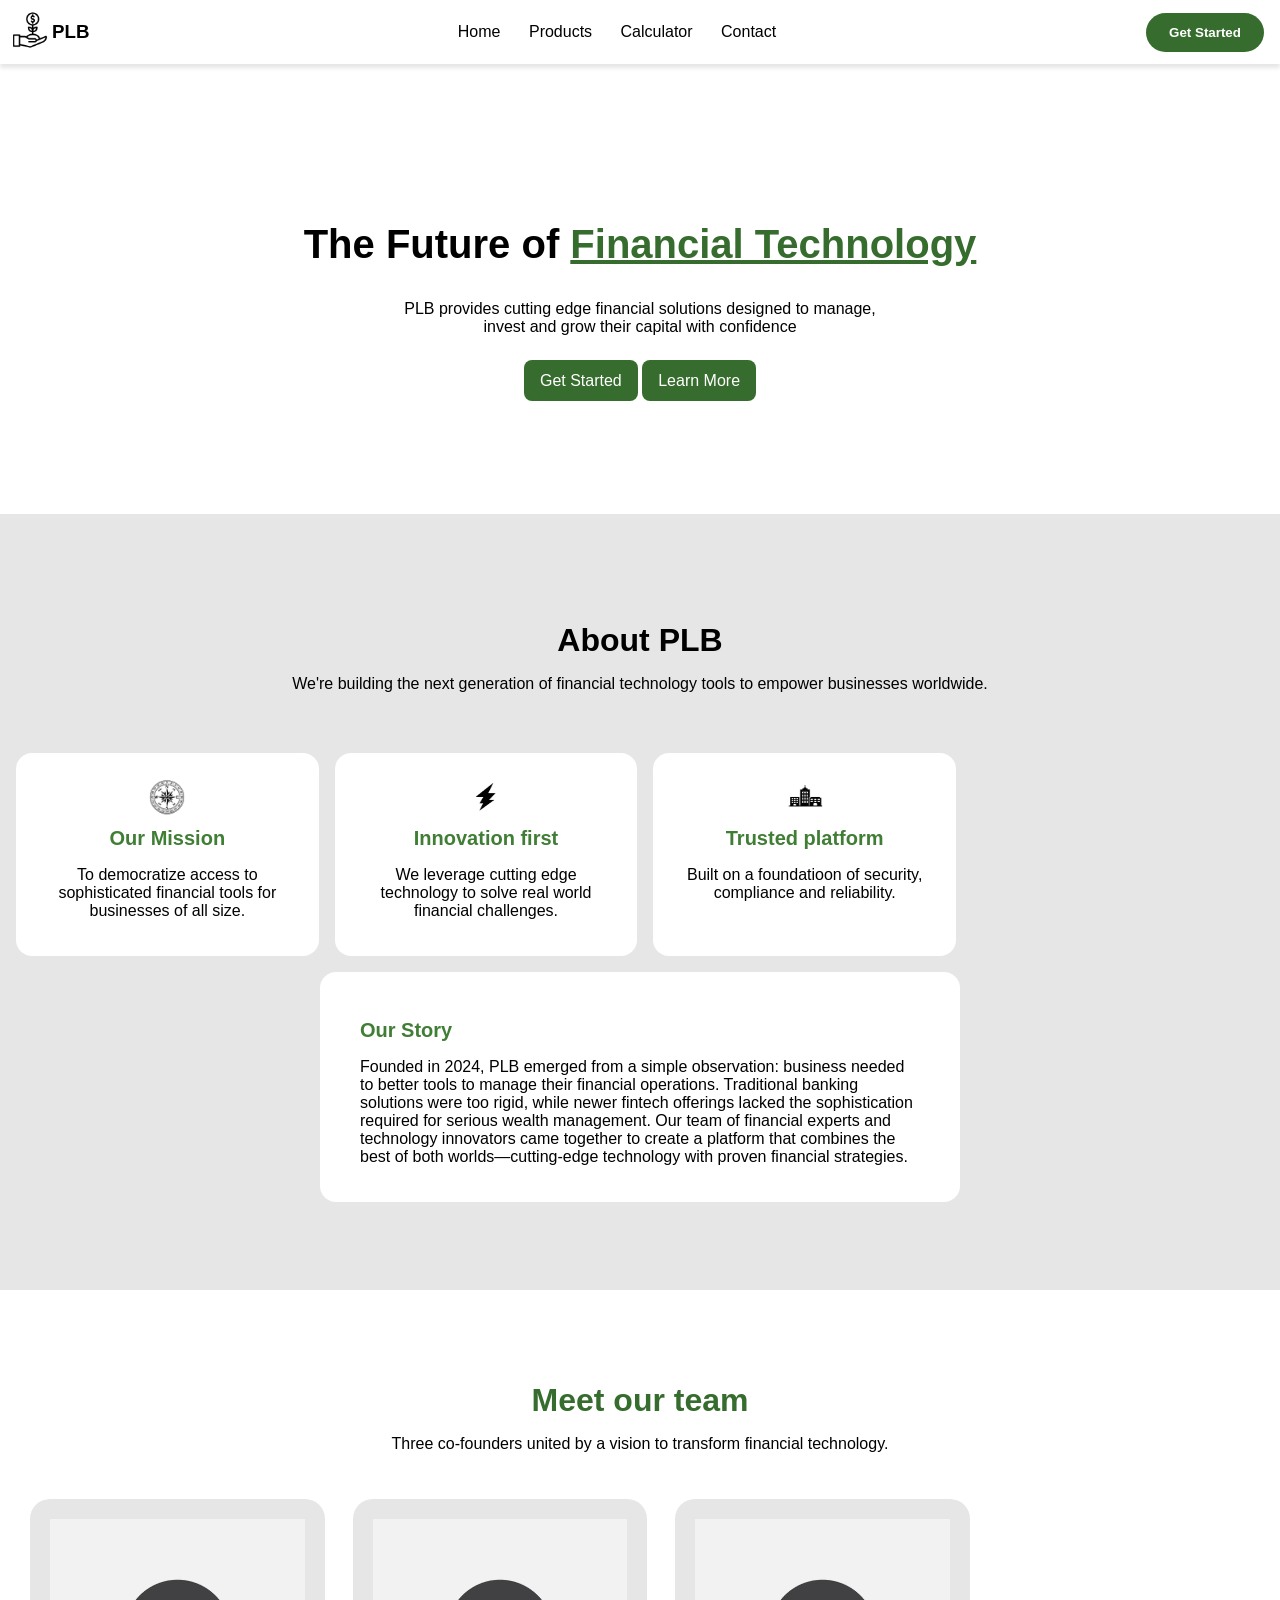
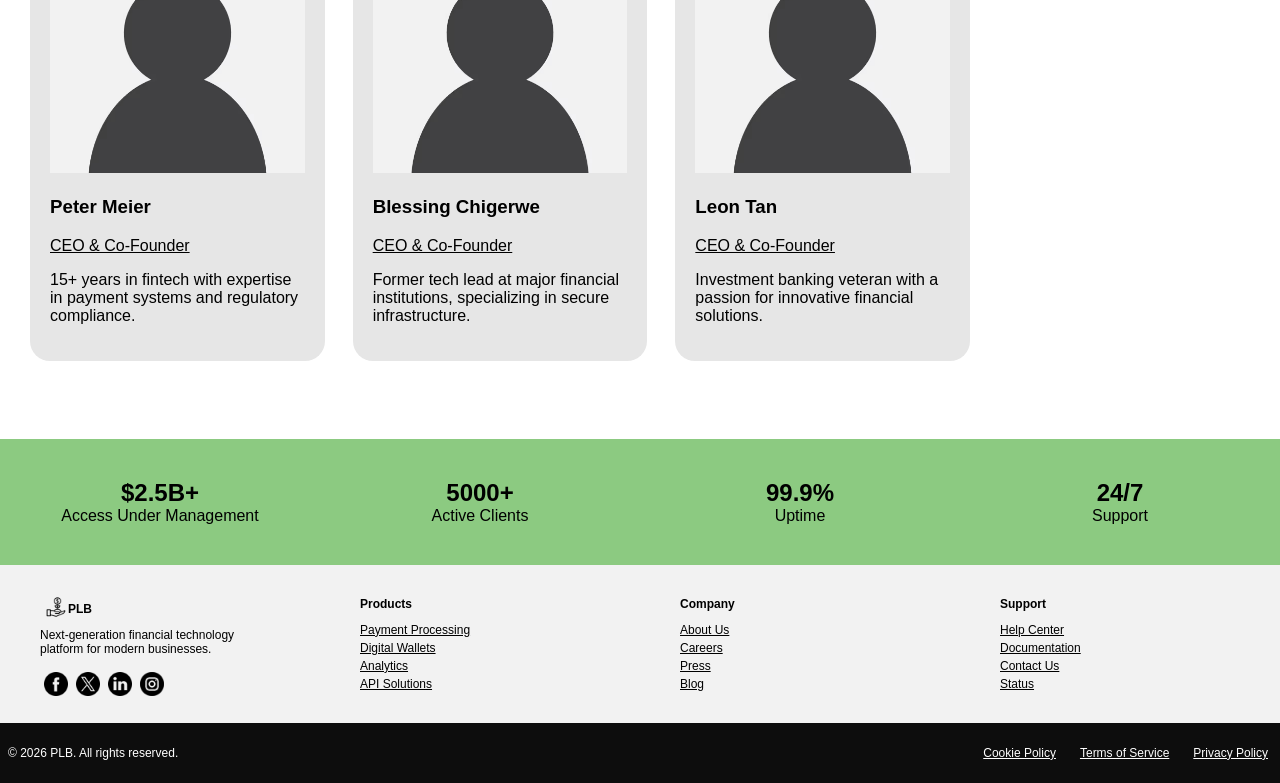
==== index.html @ 93aa2c60 "v2.0.0 - MVP complete - Polished home and product pages." ====
<!DOCTYPE html>
<html>
    <head>
        <meta charset="UTF-8">
        <meta name="viewport" content="width=device-width, initial-scale=1.0">
        <title>PLB</title>
        <link rel="icon" type="image/x-icon" href="assets/growth.png">
        <link rel="stylesheet" href="css/main.css">
        <link rel="stylesheet" href="css/index.css"> 
        <script src="js/main.js"></script>
    </head>
    
    <body>
        <nav>
            <a id="growth" href="index.html">
                <img src="/assets/growth.png" alt="PLB Logo">
            </a>
            <h3>PLB</h3>
            
            <div id="menu-links">
                <a href="index.html">Home</a>
                <a href="products.html">Products</a>
                <a href="calculator.html">Calculator</a>
                <a href="contact.html">Contact</a>
            </div>
            
            <button type="button" onclick="">Get Started</button>

            <div id="menu-icon" onclick="menuFunction(this)">
                <div id="bar1"></div>
                <div id="bar2"></div>
                <div id="bar3"></div>
            </div>
        </nav>

        <section id="intro">
            <div>
                <h1>The Future of <span id="FT-text">Financial Technology</span></h1>
                <p>PLB provides cutting edge financial solutions designed to manage, <br>
                invest and grow their capital with confidence</p>
                
                <a href="">Get Started</a>
                <a href="">Learn More</a>
            </div>
        </section>

        <section id="about">
            <div id="top">
                <h2>About PLB</h2>
                <p>We're building the next generation of financial technology tools to empower businesses worldwide.</p>
            </div>
                    
            <div id="values-container">
                <div class="boxes">
                    <img src="/assets/IndexAssets/Black and white comp.png" alt="target">
                    <h4>Our Mission</h4>
                    <p> 
                        To democratize access to 
                        sophisticated financial tools 
                        for businesses of all size.
                    </p>
                </div>
                
                <div class="boxes">
                    <img src="/assets/IndexAssets/Lightning symbol.png" alt="lightning">
                    <h4> Innovation first</h4>
                    <p>
                        We leverage cutting edge technology to 
                        solve real world financial challenges.
                    </p>
                </div>

                <div class="boxes">
                    <img src="/assets/IndexAssets/Building icon.png" alt="building">
                    <h4>Trusted platform</h4>
                    <p>
                        Built on a foundatioon of security,
                        compliance and reliability.
                    </p>
                </div>
            </div>
        
            <div id="story-container">
                <h4>Our Story</h4>
                <p>Founded in 2024, PLB emerged from a simple observation:
                business needed to better tools to manage their financial operations.
                Traditional banking solutions were too rigid, while newer fintech offerings 
                lacked the sophistication required for serious wealth management.
                Our team of financial experts and technology innovators came together to 
                create a platform that combines the best of both worlds—cutting-edge 
                technology with proven financial strategies.</p>
            </div>
        </section>



        <section id="meet-container">
            <div id="meet-intro">
                <h2>Meet our team</h2>
                <p>Three co-founders united by a vision to transform financial technology.</p>
            </div>
            <div id="owners-container">
                <div>
                    <img src="/assets/IndexAssets/Owners.avif" alt="Peter">
                    <h3>Peter Meier</h3>
                    <p><u>CEO & Co-Founder</u></p>
                    <p> 15+ years in fintech with expertise in payment systems and regulatory compliance.</p>
                </div>
                
                <div>    
                    <img src="/assets/IndexAssets/Owners.avif" alt="Blessing">
                    <h3>Blessing Chigerwe</h3>
                    <p><u>CEO & Co-Founder</u></p>
                    <p>Former tech lead at major financial institutions, specializing in secure infrastructure.</p>
                </div>

                <div>
                    <img src="/assets/IndexAssets/Owners.avif" alt="Leon">
                    <h3>Leon Tan</h3>
                    <p><u>CEO & Co-Founder</u></p>
                    <p>Investment banking veteran with a passion for innovative financial solutions.</p>
                </div>
            </div>
        </section>

        <div id="stats-container">
            <div>
                <h2>&dollar;2.5B+</h2>
                <p>Access Under Management</p>
            </div>  
            <div>
                <h2>5000+</h2>    
                <p>Active Clients</p>
            </div> 
            <div>
                <h2>99.9&percnt;</h2>
                <p>Uptime</p>
            </div>
            <div>
                <h2>24/7</h2>
                <p>Support</p>
            </div>
        </div>
        


        <footer>
            <div id="upper-footer-container">
                <div class="quadrants">
                    <h4><img src="/assets/growth.png" alt="PLB Logo">PLB</h4>
                    <p>Next-generation financial technology platform for modern businesses.</p>
                    <div id="social-link">
                        <a href=""><img src="/assets/facebook.png" alt="Facebook"></a>
                        <a href=""><img src="/assets/twitter.png" alt="Twitter"></a>
                        <a href=""><img src="/assets/linkedin.png" alt="LinkedIn"></a>
                        <a href=""><img src="/assets/instagram.png" alt="Instagram"></a>
                    </div>
                </div>

                <div class="quadrants">
                    <p><b>Products</b></p>
                    <a href="">Payment Processing</a>
                    <a href="">Digital Wallets</a>
                    <a href="">Analytics</a>
                    <a href="">API Solutions</a>
                </div>

                <div class="quadrants">
                    <p><b>Company</b></p>
                    <a href="">About Us</a>
                    <a href="">Careers</a>
                    <a href="">Press</a>
                    <a href="">Blog</a>
                </div>

                <div class="quadrants">
                    <p><b>Support</b></p>
                    <a href="">Help Center</a>
                    <a href="">Documentation</a>
                    <a href="">Contact Us</a>
                    <a href="">Status</a>
                </div>
            </div>
            <div id="lower-footer-container">
                <p>&#169; 2026 PLB. All rights reserved.</p>
                <div>
                    <a href="">Privacy Policy</a>
                    <a href="">Terms of Service</a>
                    <a href="">Cookie Policy</a>
                </div>
            </div>
        </footer>
    </body>
</html>
---- css/main.css ----
:root {
    --primary0: hsl(111, 41.1%, 20%);
    --primary1: hsl(111, 41.1%, 25%);
    --primary2: hsl(111, 41.1%, 30%);
    --primary3: hsl(111, 41.1%, 35%);
    --primary4: hsl(111, 41.1%, 40%);
    --primary5: hsl(111, 41.1%, 45%);
    --primary6: hsl(111, 41.1%, 50%);
    --primary7: hsl(111, 41.1%, 55%);
    --primary8: hsl(111, 41.1%, 60%);
    --primary9: hsl(111, 41.1%, 65%);
    --primary10: hsl(111, 41.1%, 70%);
    --primary11: hsl(111, 41.1%, 75%);
    --primary12: hsl(111, 41.1%, 80%);

    --white0: hsl(0, 0%, 100%);
    --white1: hsl(0, 0%, 95%);
    --white2: hsl(0, 0%, 90%);
    --white3: hsl(0, 0%, 85%);
    --white4: hsl(0, 0%, 80%);

    --black0: hsl(0, 0%, 0%);
    --black1: hsl(0, 0%, 5%);
    --black2: hsl(0, 0%, 10%);
    --black3: hsl(0, 0%, 15%);
    --black4: hsl(0, 0%, 20%);
}
html {
    scroll-behavior: smooth;
    font-family: "Montserrat", sans-serif;
}
body {
    background-color: var(--white0);
    width: 100%;
    display: flex;
    flex-direction: column;
    margin: 0;
    align-items: center;
}

/* ===== NAV SECTION ===== */
nav {
    background-color: var(--white0);
    width: 100%;
    height: 64px;
    display: grid;
    grid-template-columns: 52px 52px auto 150px;
    align-items: center;
    position: sticky;
    top: 0;
    z-index: 999; /* To ensure it stay above everything */
    box-shadow: 0 4px 4px hsla(0, 0%, 0%, 0.1);
}
nav #growth {
    margin-left: 8px;
    transition: transform 0.3s ease;
}
nav #growth:hover {
    transform: scale(1.1);
}
nav #growth img {
    width: 44px;
}
nav #menu-links {
    margin: auto;
}
nav #menu-links a {
    padding: 8px;
    margin: 0 4px;
    text-decoration: none;
    color: black;
    border-radius: 8px;
}
nav #menu-links a:hover {
    background-color: var(--primary2);
    color: white;
}
nav button {
    background-color: var(--primary2);
    color: var(--white0);
    padding: 12px 16px;
    margin: 0 16px;
    font-weight: bold;
    border-radius: 24px;
    border: 0;
}
nav button:hover {
    background-color: var(--primary0);
    color: white;
} 
nav #menu-icon {
    display: none; 
    margin: 0 16px;
} 
nav #menu-icon div {
    background-color: black;
    width: 24px;
    height: 2px;
    margin: 4px 0;
    transition: all 0.4s ease;
}
nav #menu-icon.change #bar1 { 
    transform: translate(0, 6px) rotate(-45deg); 
}
nav #menu-icon.change #bar2 { 
    opacity: 0; 
}
nav #menu-icon.change #bar3 { 
    transform: translate(0, -6px) rotate(45deg); 
}
@media (max-width: 800px) {
    nav {
        grid-template-columns: 52px 52px auto;
    }
    #menu-links {
        display: none;
    }
    nav button {
        display: none;
    }
    nav #menu-icon {
        margin-left: auto;
        display: block;
    }
}

/* ===== FOOTER SECTION ===== */
footer {
    width: 100%;
    background-color: hsl(0, 0%, 90%);
    font-size: 12px;
    z-index: 1;
}
#upper-footer-container {
    background-color: var(--white1);
    width: 100%;
    display: grid;
    grid-template-columns: 1fr 1fr 1fr 1fr;
}
#upper-footer-container .quadrants {
    box-sizing: border-box;
    padding: 20px 40px;
}
#upper-footer-container .quadrants a {
    display: block;
    width: fit-content;
    margin: 4px 0;
    color: black;
}
#upper-footer-container .quadrants a:hover {
    color: var(--primary4);
}
#upper-footer-container .quadrants h4 {
    margin: 4px;
}
#upper-footer-container img[alt="PLB Logo"] {
    width: 24px;
    position: relative;
    top: 6px;
}
#upper-footer-container #social-link {
    width: 100%;
    display: flex;
    flex-direction: row;
}
#upper-footer-container #social-link img {
    width: 24px;
    margin: 0 4px;
}
#lower-footer-container {
    width: 100%;
    height: 60px;
    display: grid;
    grid-template-columns: auto auto ;
    align-items: center;
    background-color: var(--black1);
    color: white;
}
#lower-footer-container p {
    margin-left: 8px;
}
#lower-footer-container a {
    float: right;
    margin: 0 12px;
    color: white;
}
#lower-footer-container a:hover {
    color: var(--primary4);
}
---- css/index.css ----
#intro {                                         /* first class section under the main tag*/
	text-align: center; 
	width: 100%;
	height: 50vh;
	display: grid;
}
#intro > div {
	margin: auto 0;
}
#intro > div h1 {
	font-size: 40px;
}
#intro > div #FT-text {
	color: var(--primary2);
	text-decoration: underline;
}
#intro div > p {
	margin-bottom: 36px;
}
#intro div > a {
	background-color: var(--primary2);
	color: var(--white0);
	text-decoration: none;
	border-radius: 8px;
	padding: 12px 16px;
}
#intro div > a:hover {
	background-color: var(--primary0);
}


#about {
	background-color: var(--white2);
	width: 100%;
	box-sizing: border-box;
	padding: 48px 16px;
}
#about #top {
	text-align: center;
	width: 100%;
	padding: 60px 80px;
	box-sizing: border-box;
}
#about #top h2 {
	margin:0;
	font-size: 32px;
}
#about #top p {
	margin-bottom: 0;
}
#about #values-container {
	width: min(100%, 940px);
	display: grid;
	grid-template-columns: 1fr 1fr 1fr;
	gap: 16px;
	justify-self: center;
}
#about #values-container .boxes {
	background-color: var(--white0);
	width: 100%;
	border-radius: 16px;
	padding: 20px;
	text-align: center;
	box-sizing: border-box;
}
#about #values-container .boxes img {
	width: 50px;
	height: 50px;
}
#about #values-container .boxes h4 {
	margin: 0;
	color: var(--primary3);
	font-size: 20px;
}
#about #story-container {
	border-radius: 16px;
	background-color: var(--white0);
	padding: 20px 40px;
	width: min(100%, 640px);
	margin: 16px auto 40px auto;
	box-sizing: border-box;
}
#about #story-container h4 {
	margin-bottom: 0;
	color: var(--primary3);
	font-size: 20px;
}


#meet-container {
	background-color: var(--white0);
	width: 100%;
	justify-items: center;
	padding: 48px 0;
}
#meet-intro {
	text-align: center;
	margin-top: 44px;
}
#meet-intro h2 {
	font-size: 32px;
	margin-bottom: 0;
	color: var(--primary2)
}

#owners-container {
	width: min(100%, 1000px);
	display: grid;
	grid-template-columns: 1fr 1fr 1fr;
	gap: 28px;
	padding: 30px;
	box-sizing: border-box;
}
#owners-container div {
	border-radius: 20px;
	background-color: var(--white2);
	box-sizing: border-box;
	overflow: hidden;
	padding: 20px;
}
#owners-container div img {
	width: 100%;
}
#stats-container {
	background-color: var(--primary9);
	width: 100%;
	padding: 40px 0;
	box-sizing: border-box;
	display: grid;
	grid-template-columns: 1fr 1fr 1fr 1fr;
	justify-items: center;
	align-items: center;
	text-align: center;
}
#stats-container div h2,
#stats-container div p {
	margin: 0;
}
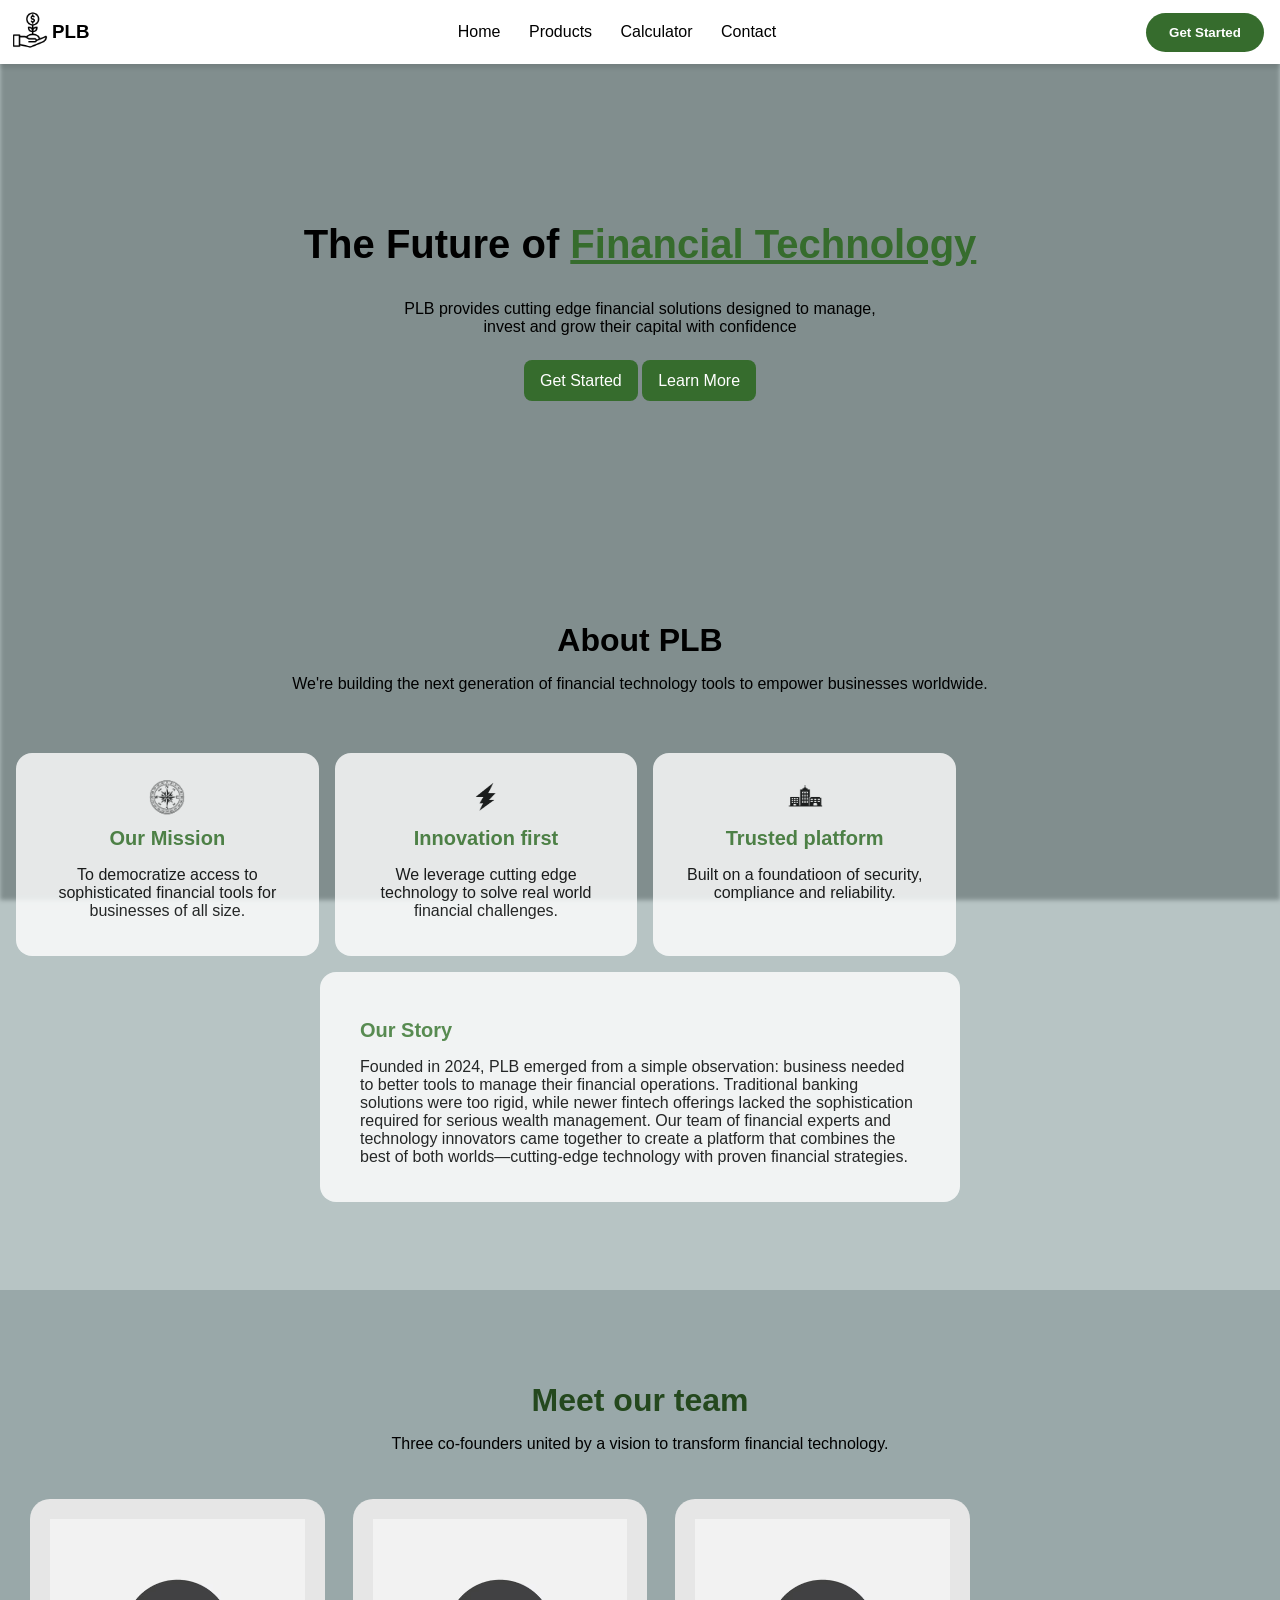
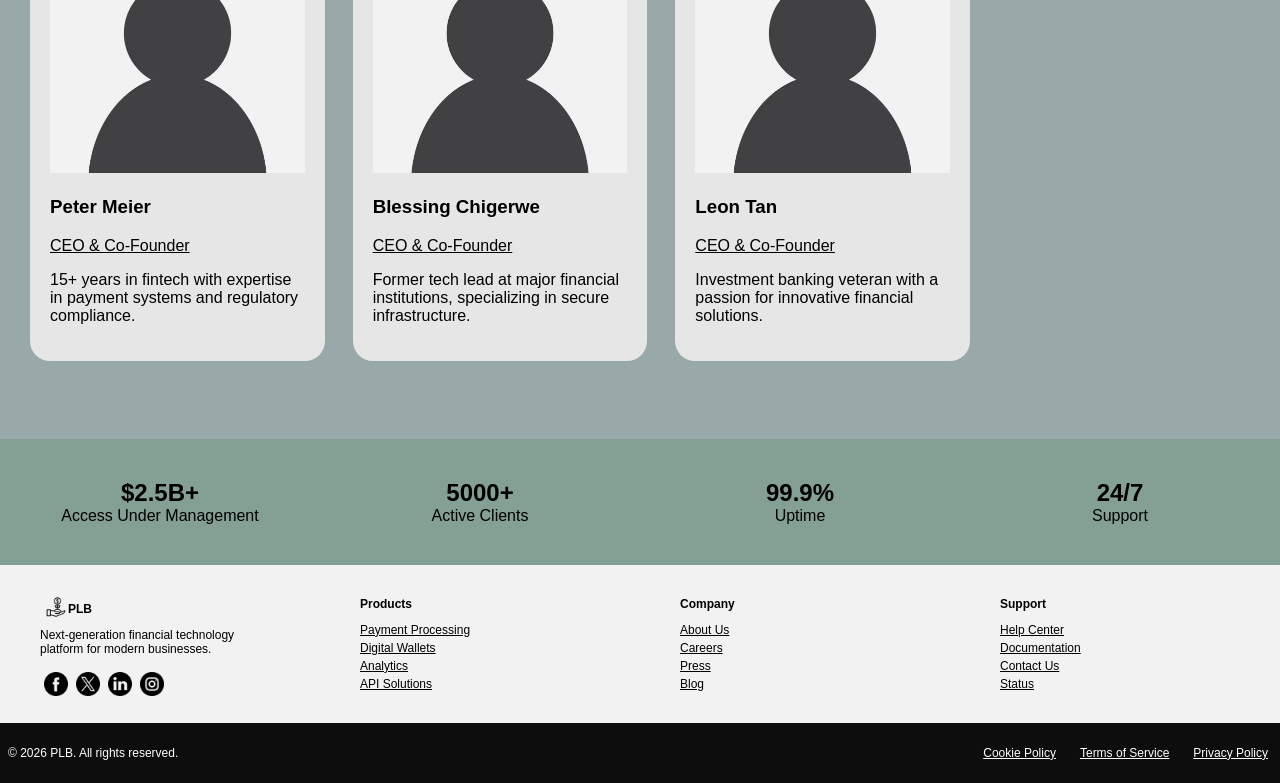
==== commit bed4f5ad: "v2.1.1" ====
--- a/index.html
+++ b/index.html
@@ -11,9 +11,13 @@
     </head>
     
     <body>
+        
+        <video autoplay loop muted id="myVideo">
+            <source src = "/assets/IndexAssets/22619-328940133.mp4" type="video/mp4">
+        </video>
         <nav>
             <a id="growth" href="index.html">
-                <img src="/assets/growth.png" alt="PLB Logo">
+                <img src="assets/growth.png" alt="PLB Logo">
             </a>
             <h3>PLB</h3>
             
@@ -32,7 +36,7 @@
                 <div id="bar3"></div>
             </div>
         </nav>
-
+       
         <section id="intro">
             <div>
                 <h1>The Future of <span id="FT-text">Financial Technology</span></h1>
@@ -52,7 +56,7 @@
                     
             <div id="values-container">
                 <div class="boxes">
-                    <img src="/assets/IndexAssets/Black and white comp.png" alt="target">
+                   <img src="assets/IndexAssets/Black and white comp.png" alt="target">
                     <h4>Our Mission</h4>
                     <p> 
                         To democratize access to 
@@ -62,7 +66,7 @@
                 </div>
                 
                 <div class="boxes">
-                    <img src="/assets/IndexAssets/Lightning symbol.png" alt="lightning">
+                    </a><img src="assets/IndexAssets/Lightning symbol.png" alt="lightning">
                     <h4> Innovation first</h4>
                     <p>
                         We leverage cutting edge technology to 
@@ -71,7 +75,7 @@
                 </div>
 
                 <div class="boxes">
-                    <img src="/assets/IndexAssets/Building icon.png" alt="building">
+                   </a><img src="assets/IndexAssets/Building icon.png" alt="building">
                     <h4>Trusted platform</h4>
                     <p>
                         Built on a foundatioon of security,
@@ -95,28 +99,50 @@
 
 
         <section id="meet-container">
+            
             <div id="meet-intro">
                 <h2>Meet our team</h2>
                 <p>Three co-founders united by a vision to transform financial technology.</p>
             </div>
             <div id="owners-container">
-                <div>
-                    <img src="/assets/IndexAssets/Owners.avif" alt="Peter">
-                    <h3>Peter Meier</h3>
+                <div id="peet">
+                    <img src="assets/IndexAssets/Owners.avif" alt="Peter">
+                    
+                    <h3>Peter Meier
+                    <div id="Peter-popup">
+                        <p> this is where i am storing Peters extra information<p>
+                        <a href="">Click here for more information</a>
+
+                    </div>
+                </h3>
                     <p><u>CEO & Co-Founder</u></p>
                     <p> 15+ years in fintech with expertise in payment systems and regulatory compliance.</p>
+                   
                 </div>
                 
-                <div>    
-                    <img src="/assets/IndexAssets/Owners.avif" alt="Blessing">
-                    <h3>Blessing Chigerwe</h3>
+                <div id="Bless">   
+                    <img src="assets/IndexAssets/Owners.avif" alt="Blessing">
+                     
+                    <h3>
+                        <!--Try using the button onclick function-->Blessing Chigerwe
+                    <div id="Blessing-popup">
+                        <p>This is where im storing Blessing floating information</p>
+                        <a href=""> click for more info </a>
+                    </div>
+                    </h3>
                     <p><u>CEO & Co-Founder</u></p>
                     <p>Former tech lead at major financial institutions, specializing in secure infrastructure.</p>
                 </div>
 
-                <div>
-                    <img src="/assets/IndexAssets/Owners.avif" alt="Leon">
-                    <h3>Leon Tan</h3>
+                <div id="Leon">
+                    <img src="assets/IndexAssets/Owners.avif" alt="Leon">
+
+                    <h3>Leon Tan
+                        <div id="Leon-popup">
+                            <p>this is where i store Leon</p>
+                            <a href ="">Click for more info</a>
+                        </div>
+                    </h3>
                     <p><u>CEO & Co-Founder</u></p>
                     <p>Investment banking veteran with a passion for innovative financial solutions.</p>
                 </div>
@@ -142,18 +168,20 @@
             </div>
         </div>
         
+        
+        
 
 
         <footer>
             <div id="upper-footer-container">
                 <div class="quadrants">
-                    <h4><img src="/assets/growth.png" alt="PLB Logo">PLB</h4>
+                    <h4><img src="assets/growth.png" alt="PLB Logo">PLB</h4>
                     <p>Next-generation financial technology platform for modern businesses.</p>
                     <div id="social-link">
-                        <a href=""><img src="/assets/facebook.png" alt="Facebook"></a>
-                        <a href=""><img src="/assets/twitter.png" alt="Twitter"></a>
-                        <a href=""><img src="/assets/linkedin.png" alt="LinkedIn"></a>
-                        <a href=""><img src="/assets/instagram.png" alt="Instagram"></a>
+                        <a href=""><img src="assets/facebook.png" alt="Facebook"></a>
+                        <a href=""><img src="assets/twitter.png" alt="Twitter"></a>
+                        <a href=""><img src="assets/linkedin.png" alt="LinkedIn"></a>
+                        <a href=""><img src="assets/instagram.png" alt="Instagram"></a>
                     </div>
                 </div>
 
@@ -190,5 +218,10 @@
                 </div>
             </div>
         </footer>
+        
+
+     
+         
+      
     </body>
 </html>
--- a/css/index.css
+++ b/css/index.css
@@ -4,6 +4,8 @@
 	width: 100%;
 	height: 50vh;
 	display: grid;
+	background-color: rgba(132, 153, 154, 0.582);
+	
 }
 #intro > div {
 	margin: auto 0;
@@ -20,6 +22,8 @@
 }
 #intro div > a {
 	background-color: var(--primary2);
+	
+	
 	color: var(--white0);
 	text-decoration: none;
 	border-radius: 8px;
@@ -31,7 +35,9 @@
 
 
 #about {
-	background-color: var(--white2);
+	/*background-color: var(--white2);*/
+	/*background-color: rgba(109, 196, 157, 0.582);*/
+	background-color: rgba(132, 153, 154, 0.582);
 	width: 100%;
 	box-sizing: border-box;
 	padding: 48px 16px;
@@ -58,6 +64,7 @@
 }
 #about #values-container .boxes {
 	background-color: var(--white0);
+	opacity: 80%;
 	width: 100%;
 	border-radius: 16px;
 	padding: 20px;
@@ -76,6 +83,7 @@
 #about #story-container {
 	border-radius: 16px;
 	background-color: var(--white0);
+	opacity: 80%;;
 	padding: 20px 40px;
 	width: min(100%, 640px);
 	margin: 16px auto 40px auto;
@@ -89,7 +97,7 @@
 
 
 #meet-container {
-	background-color: var(--white0);
+	background-color: rgba(80, 106, 108, 0.582);
 	width: 100%;
 	justify-items: center;
 	padding: 48px 0;
@@ -101,7 +109,7 @@
 #meet-intro h2 {
 	font-size: 32px;
 	margin-bottom: 0;
-	color: var(--primary2)
+	color: var(--primary0)
 }
 
 #owners-container {
@@ -123,7 +131,8 @@
 	width: 100%;
 }
 #stats-container {
-	background-color: var(--primary9);
+	/*background-color: var(--primary9);*/
+	background-color: rgba(43, 91, 69, 0.582);
 	width: 100%;
 	padding: 40px 0;
 	box-sizing: border-box;
@@ -138,4 +147,64 @@
 	margin: 0;
 }
 
-
+#owners-link-container{
+	display: none;
+}
+video#myVideo{
+	position: fixed;
+	z-index: -1;
+	object-fit: cover; 
+	width: 100%;
+	height: 100%;
+	position: fixed; 
+	background-color: rgba(0,0,0,0.5);
+	filter: blur(2px);
+}
+/*ALL HOVER EFFECTS START BELOW*/
+
+#Peter-popup{
+	display:none;
+	position: absolute;
+	width: 20%; 
+	font-size: 16px
+
+}
+#meet-container #owners-container #peet h3:hover > #Peter-popup {
+	display: block; 
+	background-color: var(--primary3);
+	opacity: 80%;
+	z-index: 1;
+	border-radius: 100px;
+	width: 20%;
+	left: 10px;
+	gap: 0;
+} 
+
+#Blessing-popup{
+	display: none;
+	position: absolute; 
+	width: 20%;
+	font-size:16px;
+}
+
+#meet-container #owners-container #Bless h3:hover > #Blessing-popup {
+	display: block;
+	background-color:blue;
+	opacity: 90%;
+	right: 30%;
+	border-radius: 100px;
+}
+#Leon-popup{
+	display: none;
+	position: absolute;  
+	width: 20%;
+	font: 20px;
+	
+}
+#meet-container #owners-container #Leon h3:hover > #Leon-popup{
+	display: block;
+	background-color:green;
+	right: 20%;
+	border-radius: 100px;
+	z-index: 1;
+}
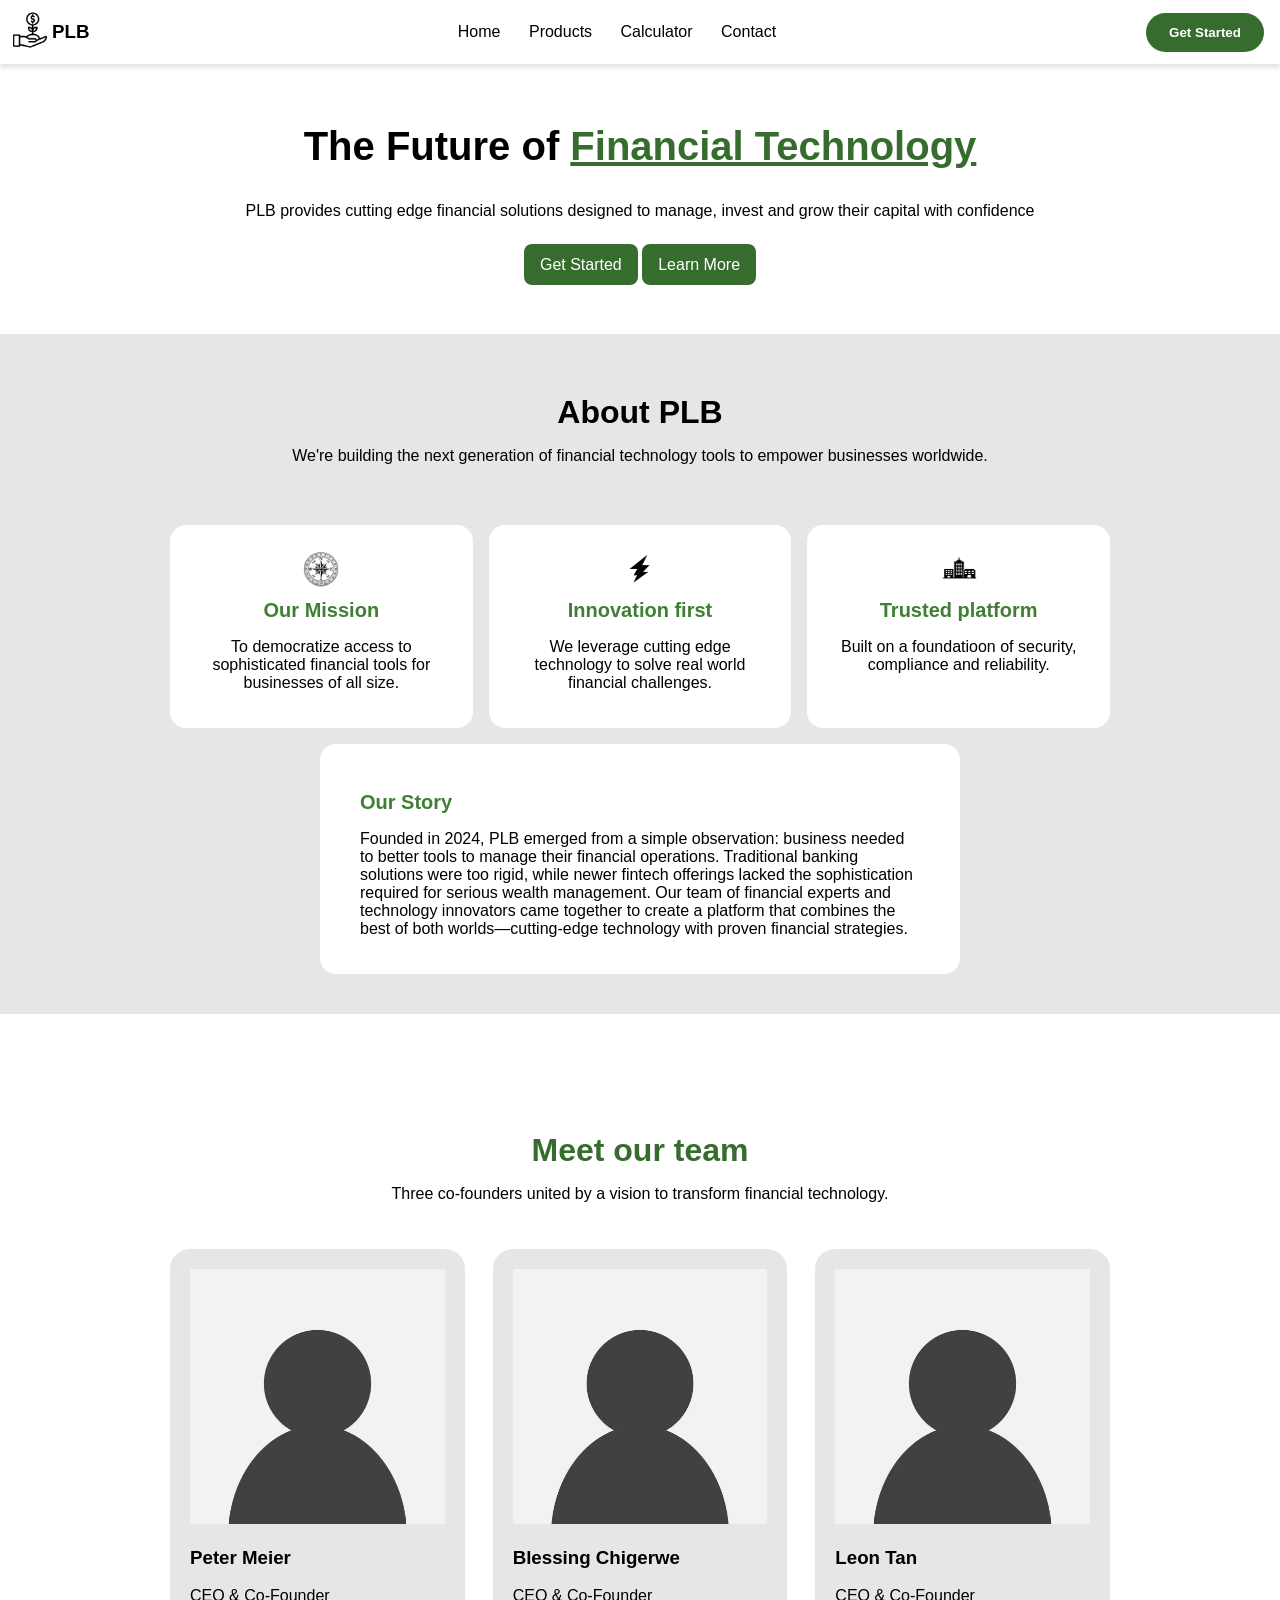
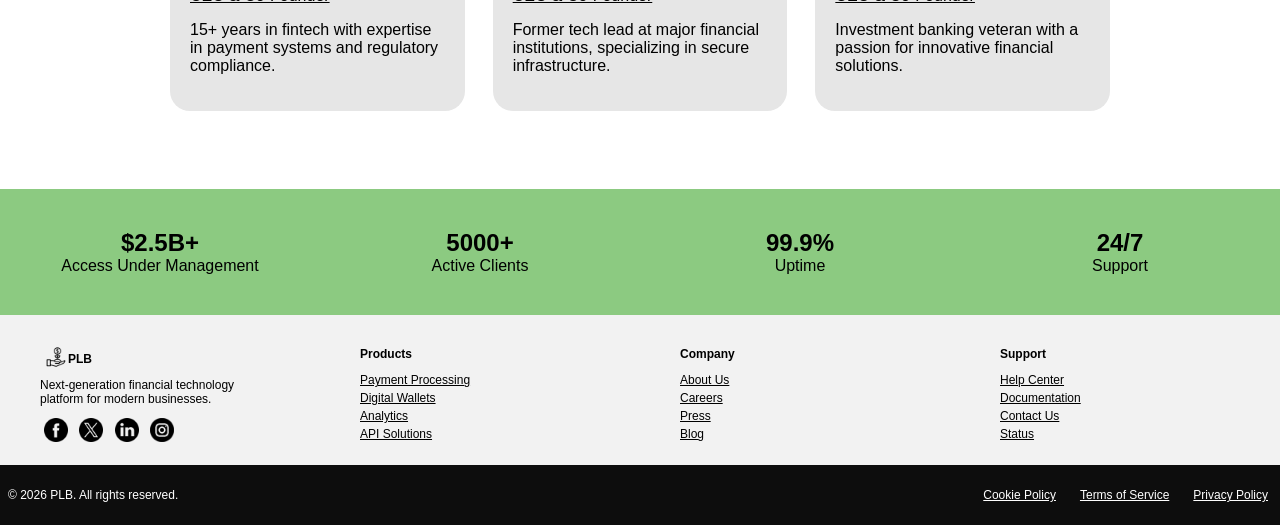
==== commit e6079c16: "v2.4 - Added responsiveness to home page" ====
--- a/index.html
+++ b/index.html
@@ -11,10 +11,6 @@
     </head>
     
     <body>
-        
-        <video autoplay loop muted id="myVideo">
-            <source src = "/assets/IndexAssets/22619-328940133.mp4" type="video/mp4">
-        </video>
         <nav>
             <a id="growth" href="index.html">
                 <img src="assets/growth.png" alt="PLB Logo">
@@ -36,12 +32,12 @@
                 <div id="bar3"></div>
             </div>
         </nav>
-       
+
         <section id="intro">
             <div>
                 <h1>The Future of <span id="FT-text">Financial Technology</span></h1>
-                <p>PLB provides cutting edge financial solutions designed to manage, <br>
-                invest and grow their capital with confidence</p>
+                <p>PLB provides cutting edge financial solutions designed to manage, 
+                    invest and grow their capital with confidence</p>
                 
                 <a href="">Get Started</a>
                 <a href="">Learn More</a>
@@ -56,7 +52,7 @@
                     
             <div id="values-container">
                 <div class="boxes">
-                   <img src="assets/IndexAssets/Black and white comp.png" alt="target">
+                    <img src="assets/IndexAssets/Black and white comp.png" alt="target">
                     <h4>Our Mission</h4>
                     <p> 
                         To democratize access to 
@@ -66,7 +62,7 @@
                 </div>
                 
                 <div class="boxes">
-                    </a><img src="assets/IndexAssets/Lightning symbol.png" alt="lightning">
+                    <img src="assets/IndexAssets/Lightning symbol.png" alt="lightning">
                     <h4> Innovation first</h4>
                     <p>
                         We leverage cutting edge technology to 
@@ -75,7 +71,7 @@
                 </div>
 
                 <div class="boxes">
-                   </a><img src="assets/IndexAssets/Building icon.png" alt="building">
+                    <img src="assets/IndexAssets/Building icon.png" alt="building">
                     <h4>Trusted platform</h4>
                     <p>
                         Built on a foundatioon of security,
@@ -99,50 +95,28 @@
 
 
         <section id="meet-container">
-            
             <div id="meet-intro">
                 <h2>Meet our team</h2>
                 <p>Three co-founders united by a vision to transform financial technology.</p>
             </div>
             <div id="owners-container">
-                <div id="peet">
+                <div>
                     <img src="assets/IndexAssets/Owners.avif" alt="Peter">
-                    
-                    <h3>Peter Meier
-                    <div id="Peter-popup">
-                        <p> this is where i am storing Peters extra information<p>
-                        <a href="">Click here for more information</a>
-
-                    </div>
-                </h3>
+                    <h3>Peter Meier</h3>
                     <p><u>CEO & Co-Founder</u></p>
                     <p> 15+ years in fintech with expertise in payment systems and regulatory compliance.</p>
-                   
                 </div>
                 
-                <div id="Bless">   
+                <div>    
                     <img src="assets/IndexAssets/Owners.avif" alt="Blessing">
-                     
-                    <h3>
-                        <!--Try using the button onclick function-->Blessing Chigerwe
-                    <div id="Blessing-popup">
-                        <p>This is where im storing Blessing floating information</p>
-                        <a href=""> click for more info </a>
-                    </div>
-                    </h3>
+                    <h3>Blessing Chigerwe</h3>
                     <p><u>CEO & Co-Founder</u></p>
                     <p>Former tech lead at major financial institutions, specializing in secure infrastructure.</p>
                 </div>
 
-                <div id="Leon">
+                <div>
                     <img src="assets/IndexAssets/Owners.avif" alt="Leon">
-
-                    <h3>Leon Tan
-                        <div id="Leon-popup">
-                            <p>this is where i store Leon</p>
-                            <a href ="">Click for more info</a>
-                        </div>
-                    </h3>
+                    <h3>Leon Tan</h3>
                     <p><u>CEO & Co-Founder</u></p>
                     <p>Investment banking veteran with a passion for innovative financial solutions.</p>
                 </div>
@@ -167,8 +141,6 @@
                 <p>Support</p>
             </div>
         </div>
-        
-        
         
 
 
@@ -218,10 +190,5 @@
                 </div>
             </div>
         </footer>
-        
-
-     
-         
-      
     </body>
 </html>
--- a/css/main.css
+++ b/css/main.css
@@ -141,13 +141,13 @@
     box-sizing: border-box;
     padding: 20px 40px;
 }
-#upper-footer-container .quadrants a {
+#upper-footer-container .quadrants > a {
     display: block;
     width: fit-content;
     margin: 4px 0;
     color: black;
 }
-#upper-footer-container .quadrants a:hover {
+#upper-footer-container .quadrants > a:hover {
     color: var(--primary4);
 }
 #upper-footer-container .quadrants h4 {
@@ -160,8 +160,6 @@
 }
 #upper-footer-container #social-link {
     width: 100%;
-    display: flex;
-    flex-direction: row;
 }
 #upper-footer-container #social-link img {
     width: 24px;
@@ -186,4 +184,15 @@
 }
 #lower-footer-container a:hover {
     color: var(--primary4);
+}
+
+@media (max-width: 880px) {
+    #upper-footer-container {
+        grid-template-columns: 1fr 1fr;
+    }
+}
+@media (max-width: 440px) {
+    #upper-footer-container {
+        grid-template-columns: 1fr;
+    }
 }
--- a/css/index.css
+++ b/css/index.css
@@ -1,17 +1,15 @@
 
-#intro {                                         /* first class section under the main tag*/
+#intro {
 	text-align: center; 
 	width: 100%;
-	height: 50vh;
-	display: grid;
-	background-color: rgba(132, 153, 154, 0.582);
-	
 }
 #intro > div {
 	margin: auto 0;
+	padding: 60px 60px;
 }
 #intro > div h1 {
 	font-size: 40px;
+	margin-top: 0;
 }
 #intro > div #FT-text {
 	color: var(--primary2);
@@ -22,8 +20,6 @@
 }
 #intro div > a {
 	background-color: var(--primary2);
-	
-	
 	color: var(--white0);
 	text-decoration: none;
 	border-radius: 8px;
@@ -32,15 +28,21 @@
 #intro div > a:hover {
 	background-color: var(--primary0);
 }
+@media (max-width: 380px) {
+	#intro div > a {
+		display: block;
+		margin-bottom: 8px;
+	}
+}
 
 
 #about {
-	/*background-color: var(--white2);*/
-	/*background-color: rgba(109, 196, 157, 0.582);*/
-	background-color: rgba(132, 153, 154, 0.582);
+	background-color: var(--white2);
 	width: 100%;
 	box-sizing: border-box;
-	padding: 48px 16px;
+	padding: 0 16px;
+	display: grid;
+	place-items: center;
 }
 #about #top {
 	text-align: center;
@@ -60,11 +62,9 @@
 	display: grid;
 	grid-template-columns: 1fr 1fr 1fr;
 	gap: 16px;
-	justify-self: center;
 }
 #about #values-container .boxes {
 	background-color: var(--white0);
-	opacity: 80%;
 	width: 100%;
 	border-radius: 16px;
 	padding: 20px;
@@ -83,7 +83,6 @@
 #about #story-container {
 	border-radius: 16px;
 	background-color: var(--white0);
-	opacity: 80%;;
 	padding: 20px 40px;
 	width: min(100%, 640px);
 	margin: 16px auto 40px auto;
@@ -94,13 +93,24 @@
 	color: var(--primary3);
 	font-size: 20px;
 }
+@media (max-width: 670px) {
+	#about #values-container {
+		grid-template-columns: 1fr;
+	}
+}
+@media (max-width: 480px) {
+	#about #top {
+		padding: 40px 40px;
+	}
+}
 
 
 #meet-container {
-	background-color: rgba(80, 106, 108, 0.582);
+	background-color: var(--white0);
 	width: 100%;
-	justify-items: center;
 	padding: 48px 0;
+	display: grid;
+	place-items: center;
 }
 #meet-intro {
 	text-align: center;
@@ -109,7 +119,7 @@
 #meet-intro h2 {
 	font-size: 32px;
 	margin-bottom: 0;
-	color: var(--primary0)
+	color: var(--primary2)
 }
 
 #owners-container {
@@ -117,6 +127,7 @@
 	display: grid;
 	grid-template-columns: 1fr 1fr 1fr;
 	gap: 28px;
+	place-items: center;
 	padding: 30px;
 	box-sizing: border-box;
 }
@@ -130,9 +141,17 @@
 #owners-container div img {
 	width: 100%;
 }
+@media (max-width: 790px) {
+	#owners-container {
+		grid-template-columns: 1fr;
+	}
+	#owners-container div {
+		width: min(100%, 320px);
+	}
+}
+
 #stats-container {
-	/*background-color: var(--primary9);*/
-	background-color: rgba(43, 91, 69, 0.582);
+	background-color: var(--primary9);
 	width: 100%;
 	padding: 40px 0;
 	box-sizing: border-box;
@@ -141,70 +160,16 @@
 	justify-items: center;
 	align-items: center;
 	text-align: center;
+	row-gap: 32px;
 }
 #stats-container div h2,
 #stats-container div p {
 	margin: 0;
 }
-
-#owners-link-container{
-	display: none;
-}
-video#myVideo{
-	position: fixed;
-	z-index: -1;
-	object-fit: cover; 
-	width: 100%;
-	height: 100%;
-	position: fixed; 
-	background-color: rgba(0,0,0,0.5);
-	filter: blur(2px);
-}
-/*ALL HOVER EFFECTS START BELOW*/
-
-#Peter-popup{
-	display:none;
-	position: absolute;
-	width: 20%; 
-	font-size: 16px
-
-}
-#meet-container #owners-container #peet h3:hover > #Peter-popup {
-	display: block; 
-	background-color: var(--primary3);
-	opacity: 80%;
-	z-index: 1;
-	border-radius: 100px;
-	width: 20%;
-	left: 10px;
-	gap: 0;
-} 
-
-#Blessing-popup{
-	display: none;
-	position: absolute; 
-	width: 20%;
-	font-size:16px;
+@media (max-width: 600px) {
+	#stats-container {
+		grid-template-columns: 1fr 1fr;
+	}
 }
 
-#meet-container #owners-container #Bless h3:hover > #Blessing-popup {
-	display: block;
-	background-color:blue;
-	opacity: 90%;
-	right: 30%;
-	border-radius: 100px;
-}
-#Leon-popup{
-	display: none;
-	position: absolute;  
-	width: 20%;
-	font: 20px;
-	
-}
-#meet-container #owners-container #Leon h3:hover > #Leon-popup{
-	display: block;
-	background-color:green;
-	right: 20%;
-	border-radius: 100px;
-	z-index: 1;
-}+
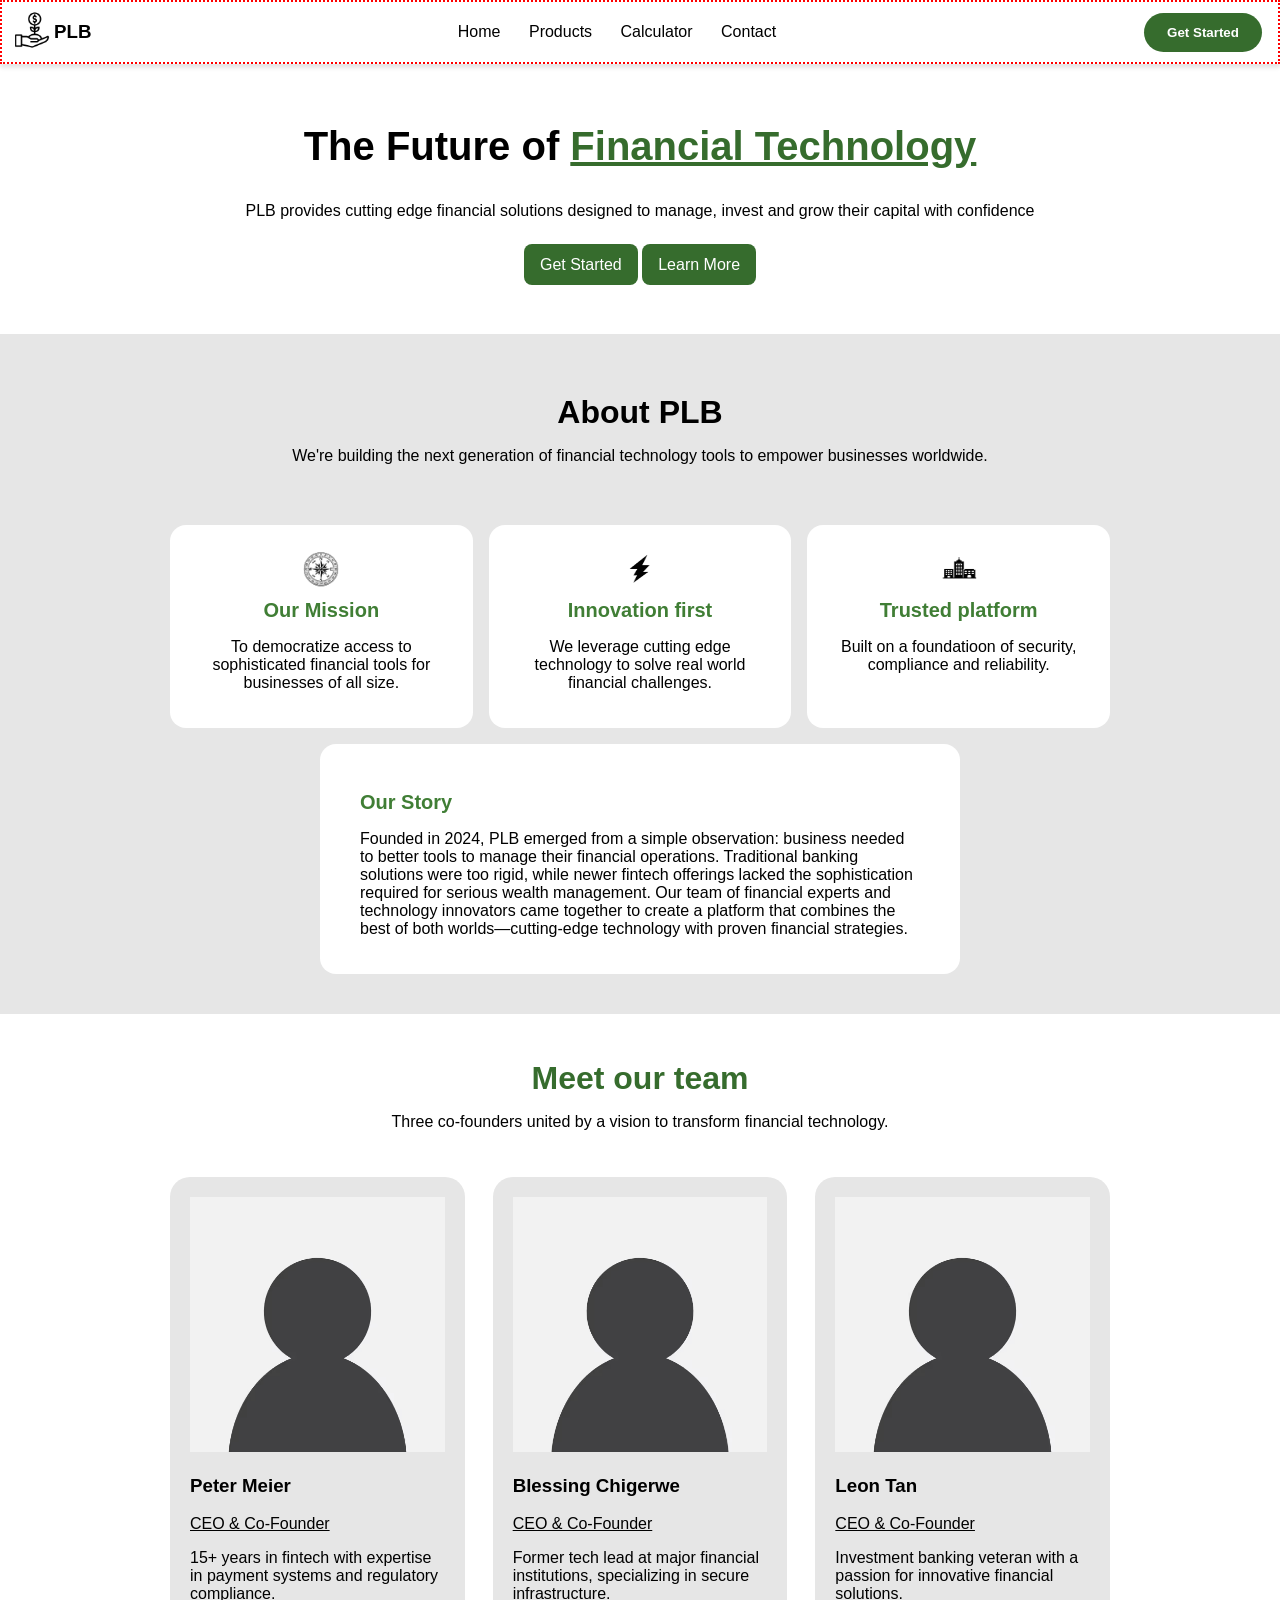
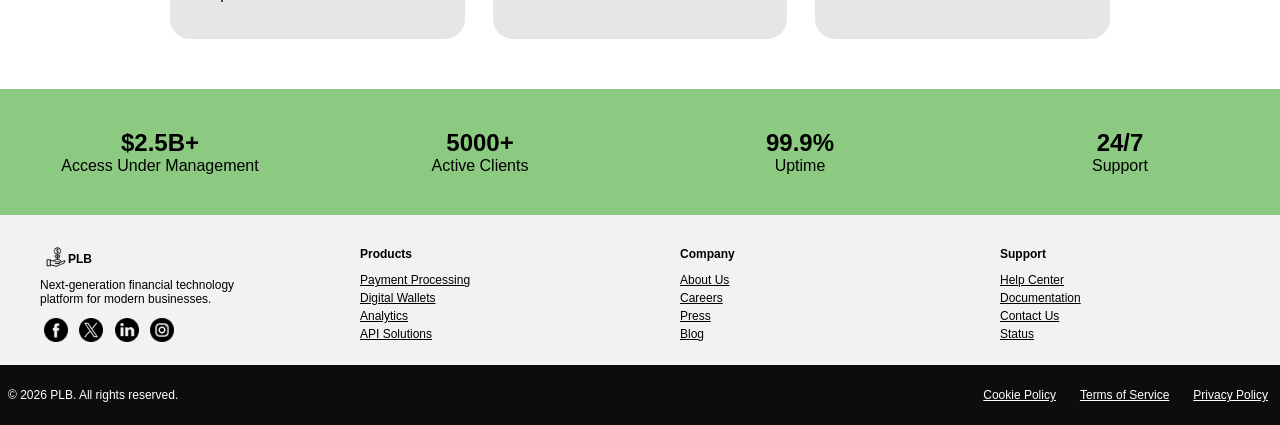
==== commit db64443c: "v2.5.0 - Added navigation menu" ====
--- a/index.html
+++ b/index.html
@@ -12,24 +12,33 @@
     
     <body>
         <nav>
-            <a id="growth" href="index.html">
-                <img src="assets/growth.png" alt="PLB Logo">
-            </a>
-            <h3>PLB</h3>
-            
-            <div id="menu-links">
+            <div id="nav-top">
+                <a id="growth" href="index.html">
+                    <img src="assets/growth.png" alt="PLB Logo">
+                </a>
+                <h3>PLB</h3>
+                
+                <div id="menu-links">
+                    <a href="index.html">Home</a>
+                    <a href="products.html">Products</a>
+                    <a href="calculator.html">Calculator</a>
+                    <a href="contact.html">Contact</a>
+                </div>
+                
+                <button type="button" onclick="">Get Started</button>
+
+                <div id="menu-icon" onclick="menuFunction(this)">
+                    <div id="bar1"></div>
+                    <div id="bar2"></div>
+                    <div id="bar3"></div>
+                </div>
+            </div>
+            <div id="nav-bottom">
                 <a href="index.html">Home</a>
                 <a href="products.html">Products</a>
                 <a href="calculator.html">Calculator</a>
                 <a href="contact.html">Contact</a>
-            </div>
-            
-            <button type="button" onclick="">Get Started</button>
-
-            <div id="menu-icon" onclick="menuFunction(this)">
-                <div id="bar1"></div>
-                <div id="bar2"></div>
-                <div id="bar3"></div>
+                <a href="" id="getStarted">Get Started</a>
             </div>
         </nav>
 
--- a/css/main.css
+++ b/css/main.css
@@ -40,42 +40,47 @@
 
 /* ===== NAV SECTION ===== */
 nav {
+    width: 100%;
     background-color: var(--white0);
+    position: sticky;
+    top: 0;
+    z-index: 999; /* To ensure it stay above everything */
+    box-shadow: 0 4px 4px hsla(0, 0%, 0%, 0.1);
+}
+#nav-top {
     width: 100%;
     height: 64px;
     display: grid;
     grid-template-columns: 52px 52px auto 150px;
     align-items: center;
-    position: sticky;
-    top: 0;
-    z-index: 999; /* To ensure it stay above everything */
-    box-shadow: 0 4px 4px hsla(0, 0%, 0%, 0.1);
-}
-nav #growth {
+    border: 2px dotted red;
+    box-sizing: border-box;
+}
+#nav-top #growth {
     margin-left: 8px;
     transition: transform 0.3s ease;
 }
-nav #growth:hover {
+#nav-top #growth:hover {
     transform: scale(1.1);
 }
-nav #growth img {
+#nav-top #growth img {
     width: 44px;
 }
-nav #menu-links {
+#nav-top #menu-links {
     margin: auto;
 }
-nav #menu-links a {
+#nav-top #menu-links a {
     padding: 8px;
     margin: 0 4px;
     text-decoration: none;
     color: black;
     border-radius: 8px;
 }
-nav #menu-links a:hover {
+#nav-top #menu-links a:hover {
     background-color: var(--primary2);
     color: white;
 }
-nav button {
+#nav-top button {
     background-color: var(--primary2);
     color: var(--white0);
     padding: 12px 16px;
@@ -84,44 +89,62 @@
     border-radius: 24px;
     border: 0;
 }
-nav button:hover {
+#nav-top button:hover {
     background-color: var(--primary0);
     color: white;
 } 
-nav #menu-icon {
+#nav-top #menu-icon {
     display: none; 
     margin: 0 16px;
 } 
-nav #menu-icon div {
+#nav-top #menu-icon div {
     background-color: black;
     width: 24px;
     height: 2px;
     margin: 4px 0;
     transition: all 0.4s ease;
 }
-nav #menu-icon.change #bar1 { 
+#nav-top #menu-icon.change #bar1 { 
     transform: translate(0, 6px) rotate(-45deg); 
 }
-nav #menu-icon.change #bar2 { 
+#nav-top #menu-icon.change #bar2 { 
     opacity: 0; 
 }
-nav #menu-icon.change #bar3 { 
+#nav-top #menu-icon.change #bar3 { 
     transform: translate(0, -6px) rotate(45deg); 
 }
 @media (max-width: 800px) {
-    nav {
+    #nav-top {
         grid-template-columns: 52px 52px auto;
     }
     #menu-links {
         display: none;
     }
-    nav button {
+    #nav-top button {
         display: none;
     }
-    nav #menu-icon {
+    #nav-top #menu-icon {
         margin-left: auto;
         display: block;
     }
+}
+
+#nav-bottom {
+    display: none;
+    border: 2px dotted red;
+    box-sizing: border-box;
+    height: calc(100vh - 64px);
+    place-items: center;
+    padding: 10vh 0;
+}
+#nav-bottom a {
+    display: block;
+    color: black;
+    font-size: 28px;
+    text-decoration: none;
+}
+#nav-bottom #getStarted {
+    color: var(--primary3);
 }
 
 /* ===== FOOTER SECTION ===== */
--- a/css/index.css
+++ b/css/index.css
@@ -108,13 +108,14 @@
 #meet-container {
 	background-color: var(--white0);
 	width: 100%;
-	padding: 48px 0;
+	padding: 20px 0;
 	display: grid;
 	place-items: center;
+	box-sizing: border-box;
 }
 #meet-intro {
 	text-align: center;
-	margin-top: 44px;
+	padding: 0 20px;
 }
 #meet-intro h2 {
 	font-size: 32px;
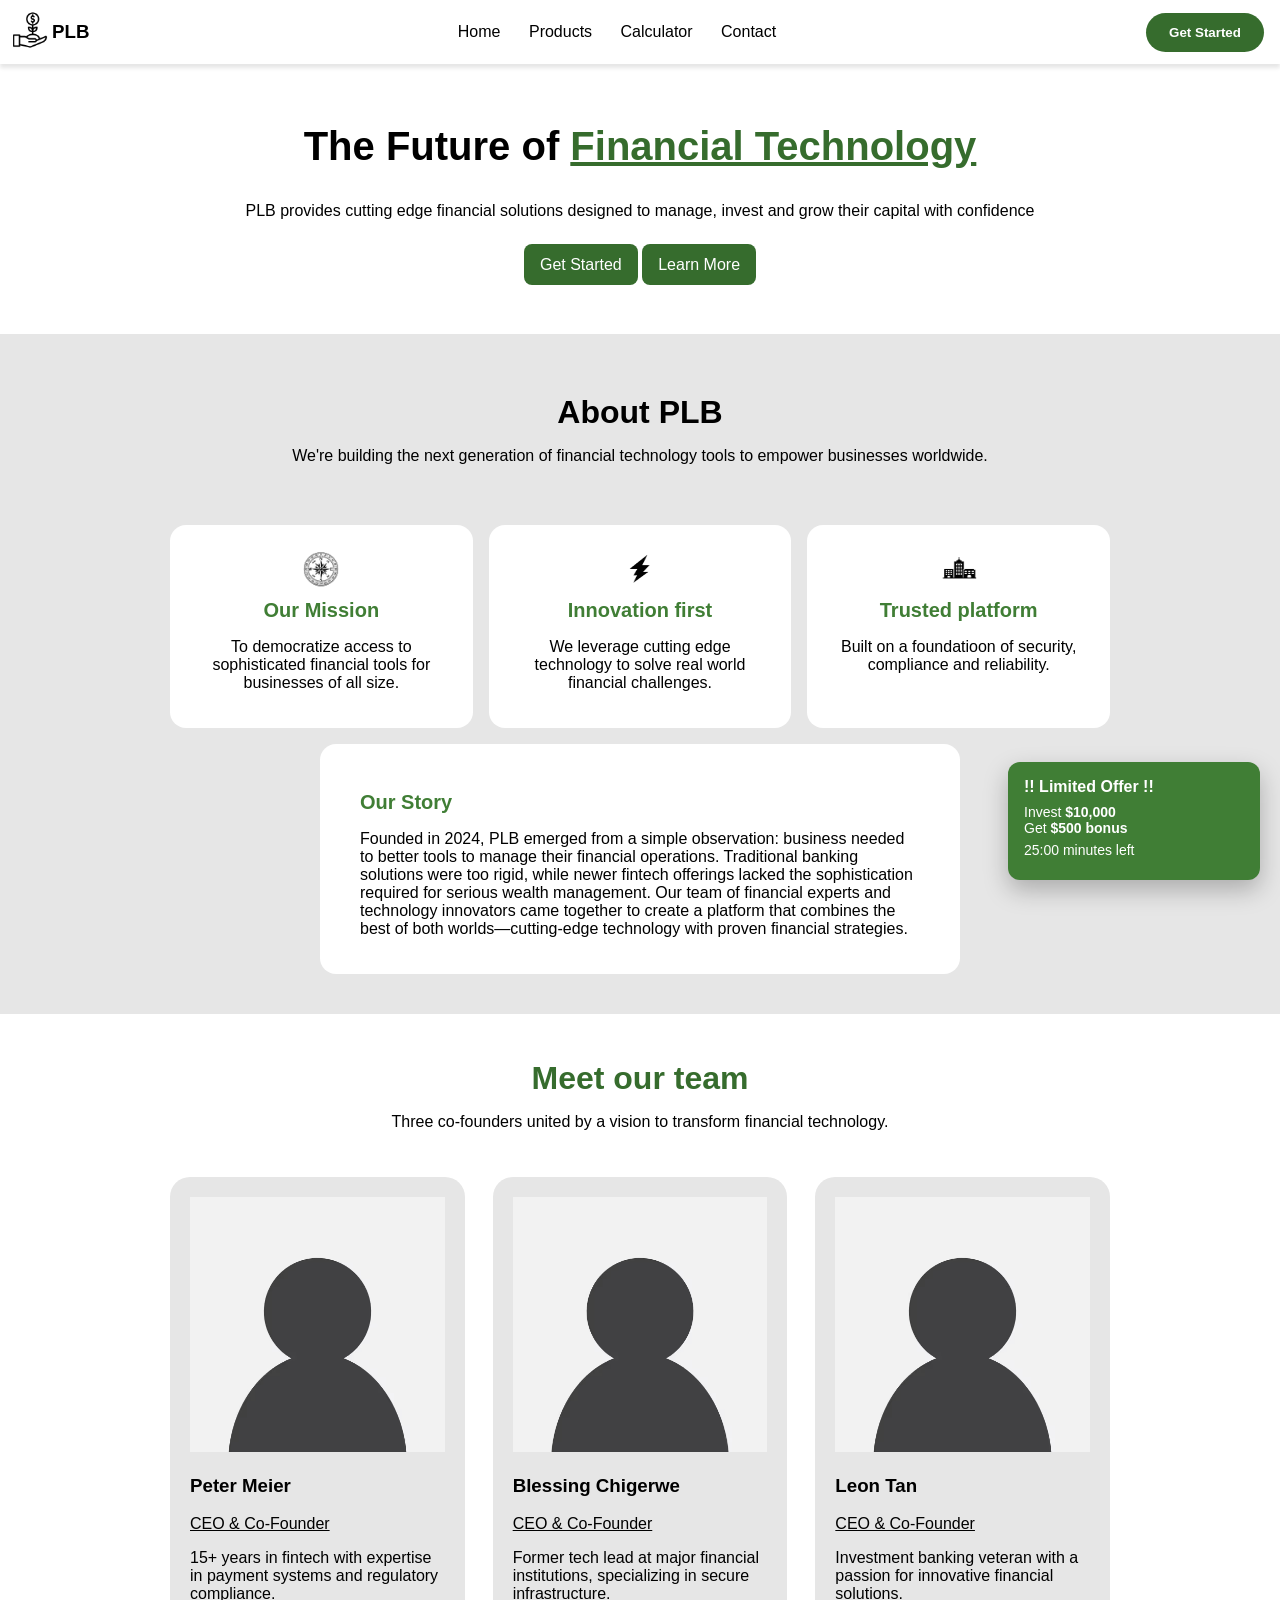
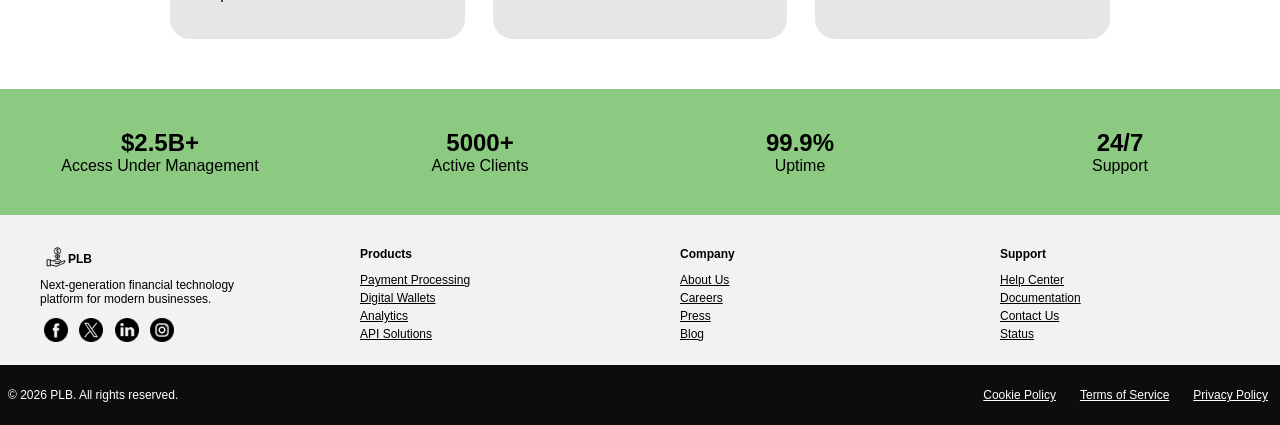
==== commit 1be7f412: "Add files via upload" ====
--- a/index.html
+++ b/index.html
@@ -25,7 +25,7 @@
                     <a href="contact.html">Contact</a>
                 </div>
                 
-                <button type="button" onclick="">Get Started</button>
+                <button type="button" onclick="window.location.href='account.html'">Get Started</button>
 
                 <div id="menu-icon" onclick="menuFunction(this)">
                     <div id="bar1"></div>
@@ -38,7 +38,7 @@
                 <a href="products.html">Products</a>
                 <a href="calculator.html">Calculator</a>
                 <a href="contact.html">Contact</a>
-                <a href="" id="getStarted">Get Started</a>
+                <a href="account.html" id="getStarted">Get Started</a>
             </div>
         </nav>
 
@@ -48,10 +48,20 @@
                 <p>PLB provides cutting edge financial solutions designed to manage, 
                     invest and grow their capital with confidence</p>
                 
-                <a href="">Get Started</a>
-                <a href="">Learn More</a>
+                <a href="account.html">Get Started</a>
+                <a href="products.html">Learn More</a>
             </div>
         </section>
+
+<div id="deal-banner">
+    <h4>!! Limited Offer !!</h4>
+    <p>Invest <b>$10,000</b><br>Get <b>$500 bonus</b></p>
+
+    <p id="deadline">
+         <span id="end-time"></span>
+    </p>
+</div>
+
 
         <section id="about">
             <div id="top">
@@ -186,7 +196,7 @@
                     <p><b>Support</b></p>
                     <a href="">Help Center</a>
                     <a href="">Documentation</a>
-                    <a href="">Contact Us</a>
+                    <a href="contact.html">Contact Us</a>
                     <a href="">Status</a>
                 </div>
             </div>
@@ -199,5 +209,23 @@
                 </div>
             </div>
         </footer>
+        <script>
+        let time =1500;
+        function updateTimer() {
+    let m = Math.floor(time / 60); 
+    let s = time % 60;             
+
+    if (s < 10) s = "0" + s;
+
+    document.getElementById("end-time").innerText =  m + ":" + s + " minutes left";
+
+    if (time > 0) 
+    {
+        time--
+    };
+}
+
+setInterval(updateTimer, 1000);
+        </script>
     </body>
 </html>
--- a/css/main.css
+++ b/css/main.css
@@ -53,7 +53,6 @@
     display: grid;
     grid-template-columns: 52px 52px auto 150px;
     align-items: center;
-    border: 2px dotted red;
     box-sizing: border-box;
 }
 #nav-top #growth {
@@ -131,7 +130,6 @@
 
 #nav-bottom {
     display: none;
-    border: 2px dotted red;
     box-sizing: border-box;
     height: calc(100vh - 64px);
     place-items: center;
--- a/css/index.css
+++ b/css/index.css
@@ -34,7 +34,22 @@
 		margin-bottom: 8px;
 	}
 }
-
+#about #values-container .boxes {
+    background-color: var(--white0);
+    width: 100%;
+    border-radius: 16px;
+    padding: 20px;
+    text-align: center;
+    box-sizing: border-box;
+
+    transition: all 0.25s ease; 
+}
+
+
+#about #values-container .boxes:hover {
+    transform: translateY(-6px) scale(1.03);
+    box-shadow: 0 10px 25px hsla(0, 0%, 0%, 0.15);
+}
 
 #about {
 	background-color: var(--white2);
@@ -105,6 +120,44 @@
 }
 
 
+#deal-banner {
+    position: fixed;
+    right: 20px;
+    bottom: 20px;
+    width: 220px;
+    background: var(--primary3);
+    color: white;
+    padding: 16px;
+    border-radius: 12px;
+    box-shadow: 0 10px 25px hsla(0, 0%, 0%, 0.25);
+    transition: transform 0.2s ease;
+}
+
+#deal-banner:hover {
+    transform: scale(1.05);
+}
+
+#deal-banner h4 {
+    margin: 0 0 8px 0;
+}
+
+#deal-banner p {
+    margin: 6px 0;
+    font-size: 14px;
+}
+
+
+@media (max-width: 600px) {
+    #deal-banner {
+        right: 10px;
+        bottom: 10px;
+
+        width: 180px;
+        font-size: 12px;
+    }
+}
+
+
 #meet-container {
 	background-color: var(--white0);
 	width: 100%;
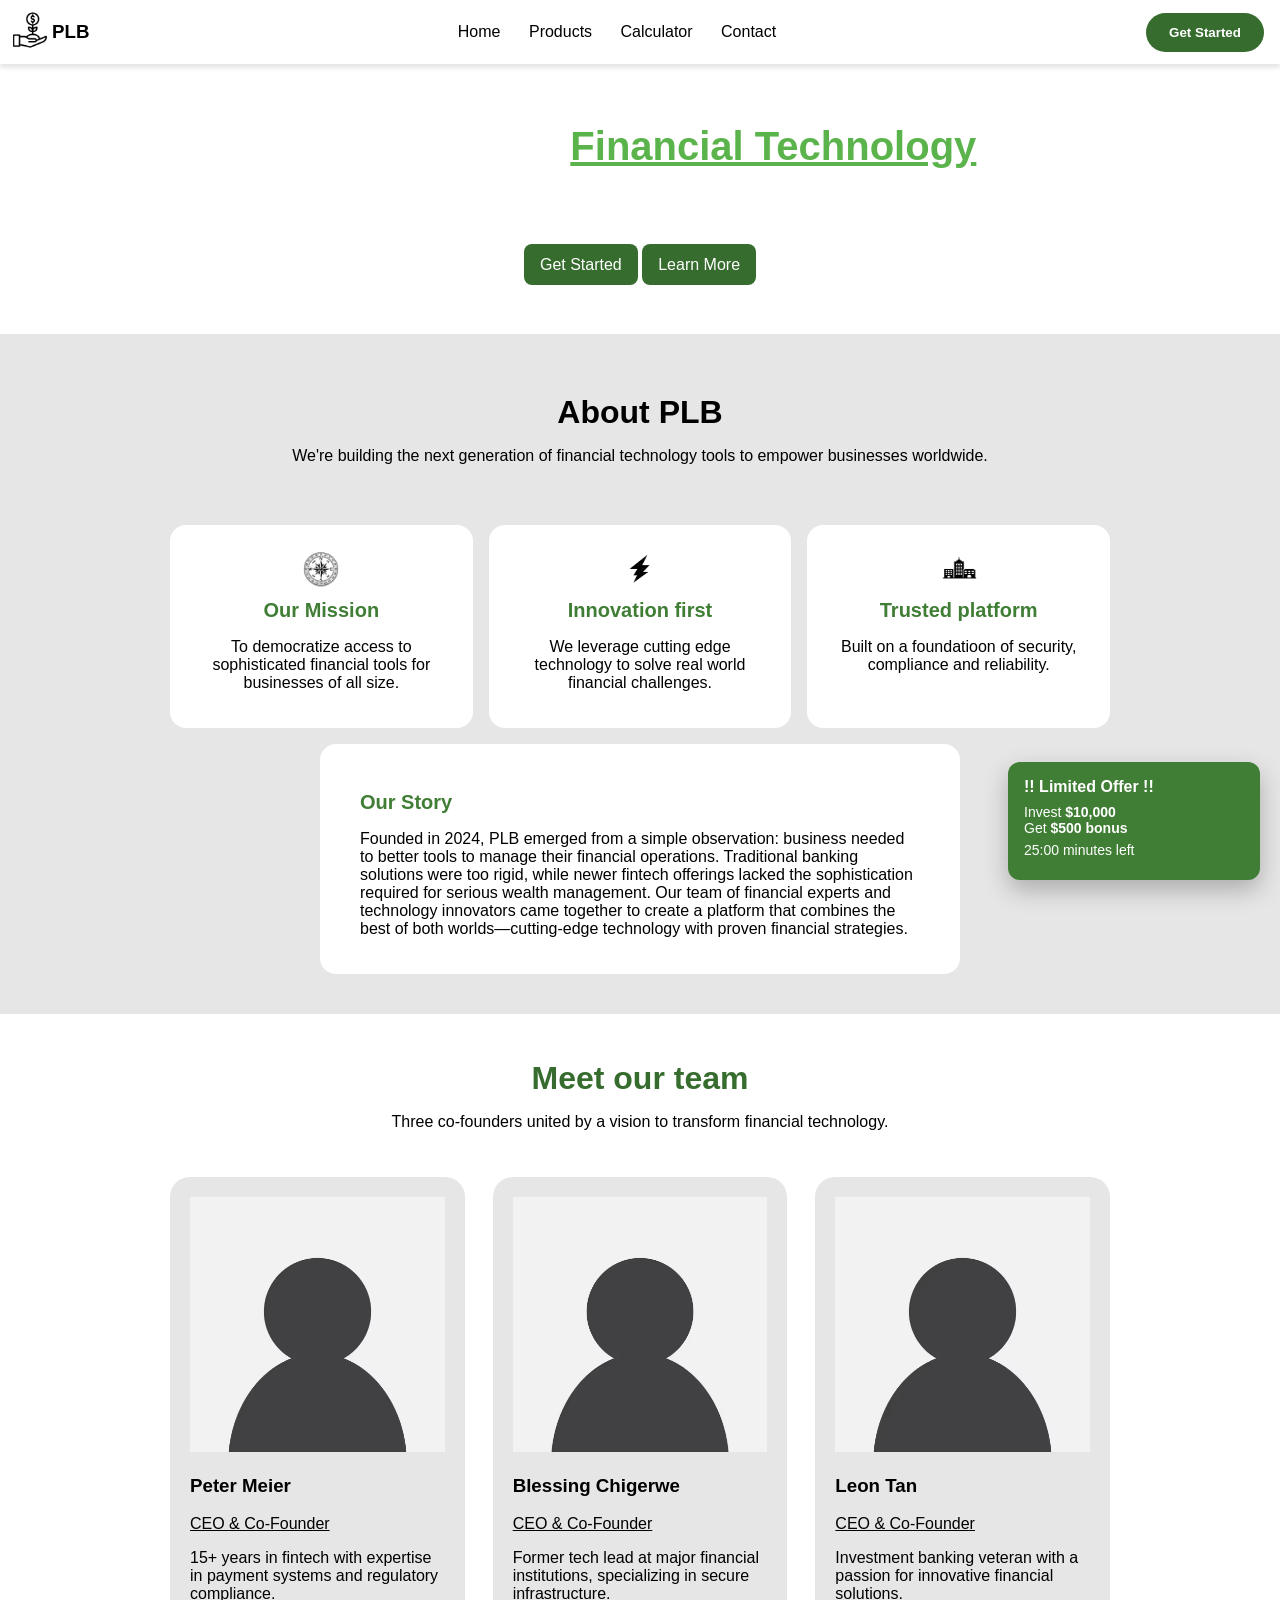
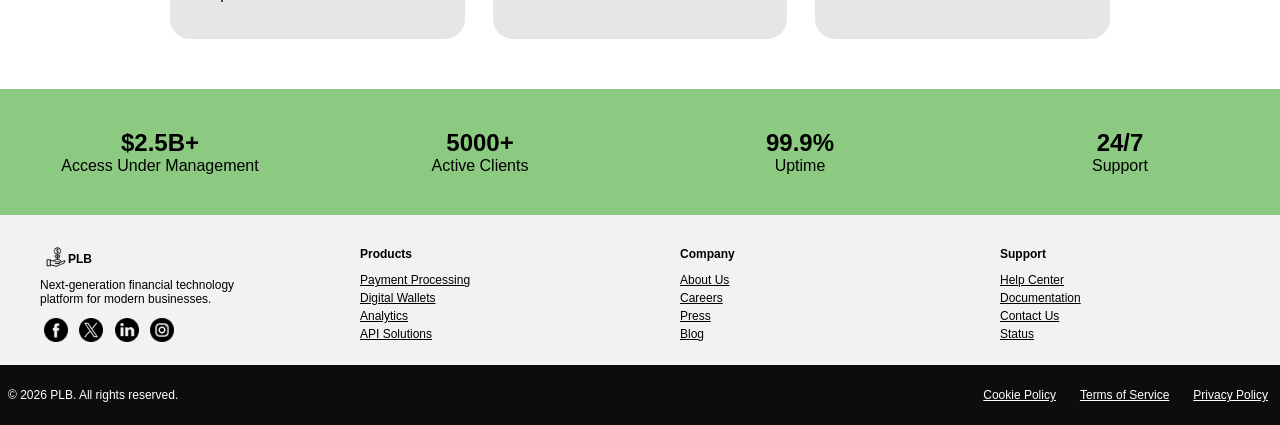
==== commit 3500ff6b: "v2.6.1 - Minor patch to Peter's contribution - Patched some positioning.  - Added z-index. - Added" ====
--- a/index.html
+++ b/index.html
@@ -43,6 +43,10 @@
         </nav>
 
         <section id="intro">
+            <video autoplay muted loop playsinline id="background-video">
+                <source src="assets/IndexAssets/Cliff.mp4" type="video/mp4">
+            </video>
+            
             <div>
                 <h1>The Future of <span id="FT-text">Financial Technology</span></h1>
                 <p>PLB provides cutting edge financial solutions designed to manage, 
@@ -52,15 +56,6 @@
                 <a href="products.html">Learn More</a>
             </div>
         </section>
-
-<div id="deal-banner">
-    <h4>!! Limited Offer !!</h4>
-    <p>Invest <b>$10,000</b><br>Get <b>$500 bonus</b></p>
-
-    <p id="deadline">
-         <span id="end-time"></span>
-    </p>
-</div>
 
 
         <section id="about">
@@ -160,6 +155,15 @@
                 <p>Support</p>
             </div>
         </div>
+
+        <div id="deal-banner">
+            <h4>!! Limited Offer !!</h4>
+            <p>Invest <b>$10,000</b><br>Get <b>$500 bonus</b></p>
+
+            <p id="deadline">
+                <span id="end-time"></span>
+            </p>
+        </div>
         
 
 
--- a/css/index.css
+++ b/css/index.css
@@ -2,6 +2,16 @@
 #intro {
 	text-align: center; 
 	width: 100%;
+	overflow: hidden;
+}
+#intro video {
+	position: absolute;
+	top: 0;
+	left: 0;
+	width: 100%;
+	height: 100%;
+	object-fit: cover;
+	z-index: -1;
 }
 #intro > div {
 	margin: auto 0;
@@ -10,13 +20,15 @@
 #intro > div h1 {
 	font-size: 40px;
 	margin-top: 0;
+	color: white;
 }
 #intro > div #FT-text {
-	color: var(--primary2);
+	color: var(--primary6);
 	text-decoration: underline;
 }
 #intro div > p {
 	margin-bottom: 36px;
+	color: white;
 }
 #intro div > a {
 	background-color: var(--primary2);
@@ -116,6 +128,86 @@
 @media (max-width: 480px) {
 	#about #top {
 		padding: 40px 40px;
+	}
+}
+
+
+@media (max-width: 600px) {
+    #deal-banner {
+        right: 10px;
+        bottom: 10px;
+
+        width: 180px;
+        font-size: 12px;
+    }
+}
+
+
+#meet-container {
+	background-color: var(--white0);
+	width: 100%;
+	padding: 20px 0;
+	display: grid;
+	place-items: center;
+	box-sizing: border-box;
+}
+#meet-intro {
+	text-align: center;
+	padding: 0 20px;
+}
+#meet-intro h2 {
+	font-size: 32px;
+	margin-bottom: 0;
+	color: var(--primary2)
+}
+
+#owners-container {
+	width: min(100%, 1000px);
+	display: grid;
+	grid-template-columns: 1fr 1fr 1fr;
+	gap: 28px;
+	place-items: center;
+	padding: 30px;
+	box-sizing: border-box;
+}
+#owners-container div {
+	border-radius: 20px;
+	background-color: var(--white2);
+	box-sizing: border-box;
+	overflow: hidden;
+	padding: 20px;
+}
+#owners-container div img {
+	width: 100%;
+}
+@media (max-width: 790px) {
+	#owners-container {
+		grid-template-columns: 1fr;
+	}
+	#owners-container div {
+		width: min(100%, 320px);
+	}
+}
+
+#stats-container {
+	background-color: var(--primary9);
+	width: 100%;
+	padding: 40px 0;
+	box-sizing: border-box;
+	display: grid;
+	grid-template-columns: 1fr 1fr 1fr 1fr;
+	justify-items: center;
+	align-items: center;
+	text-align: center;
+	row-gap: 32px;
+}
+#stats-container div h2,
+#stats-container div p {
+	margin: 0;
+}
+@media (max-width: 600px) {
+	#stats-container {
+		grid-template-columns: 1fr 1fr;
 	}
 }
 
@@ -131,99 +223,15 @@
     border-radius: 12px;
     box-shadow: 0 10px 25px hsla(0, 0%, 0%, 0.25);
     transition: transform 0.2s ease;
-}
-
+	z-index: 2;
+}
 #deal-banner:hover {
     transform: scale(1.05);
 }
-
 #deal-banner h4 {
     margin: 0 0 8px 0;
 }
-
 #deal-banner p {
     margin: 6px 0;
     font-size: 14px;
-}
-
-
-@media (max-width: 600px) {
-    #deal-banner {
-        right: 10px;
-        bottom: 10px;
-
-        width: 180px;
-        font-size: 12px;
-    }
-}
-
-
-#meet-container {
-	background-color: var(--white0);
-	width: 100%;
-	padding: 20px 0;
-	display: grid;
-	place-items: center;
-	box-sizing: border-box;
-}
-#meet-intro {
-	text-align: center;
-	padding: 0 20px;
-}
-#meet-intro h2 {
-	font-size: 32px;
-	margin-bottom: 0;
-	color: var(--primary2)
-}
-
-#owners-container {
-	width: min(100%, 1000px);
-	display: grid;
-	grid-template-columns: 1fr 1fr 1fr;
-	gap: 28px;
-	place-items: center;
-	padding: 30px;
-	box-sizing: border-box;
-}
-#owners-container div {
-	border-radius: 20px;
-	background-color: var(--white2);
-	box-sizing: border-box;
-	overflow: hidden;
-	padding: 20px;
-}
-#owners-container div img {
-	width: 100%;
-}
-@media (max-width: 790px) {
-	#owners-container {
-		grid-template-columns: 1fr;
-	}
-	#owners-container div {
-		width: min(100%, 320px);
-	}
-}
-
-#stats-container {
-	background-color: var(--primary9);
-	width: 100%;
-	padding: 40px 0;
-	box-sizing: border-box;
-	display: grid;
-	grid-template-columns: 1fr 1fr 1fr 1fr;
-	justify-items: center;
-	align-items: center;
-	text-align: center;
-	row-gap: 32px;
-}
-#stats-container div h2,
-#stats-container div p {
-	margin: 0;
-}
-@media (max-width: 600px) {
-	#stats-container {
-		grid-template-columns: 1fr 1fr;
-	}
-}
-
-
+}
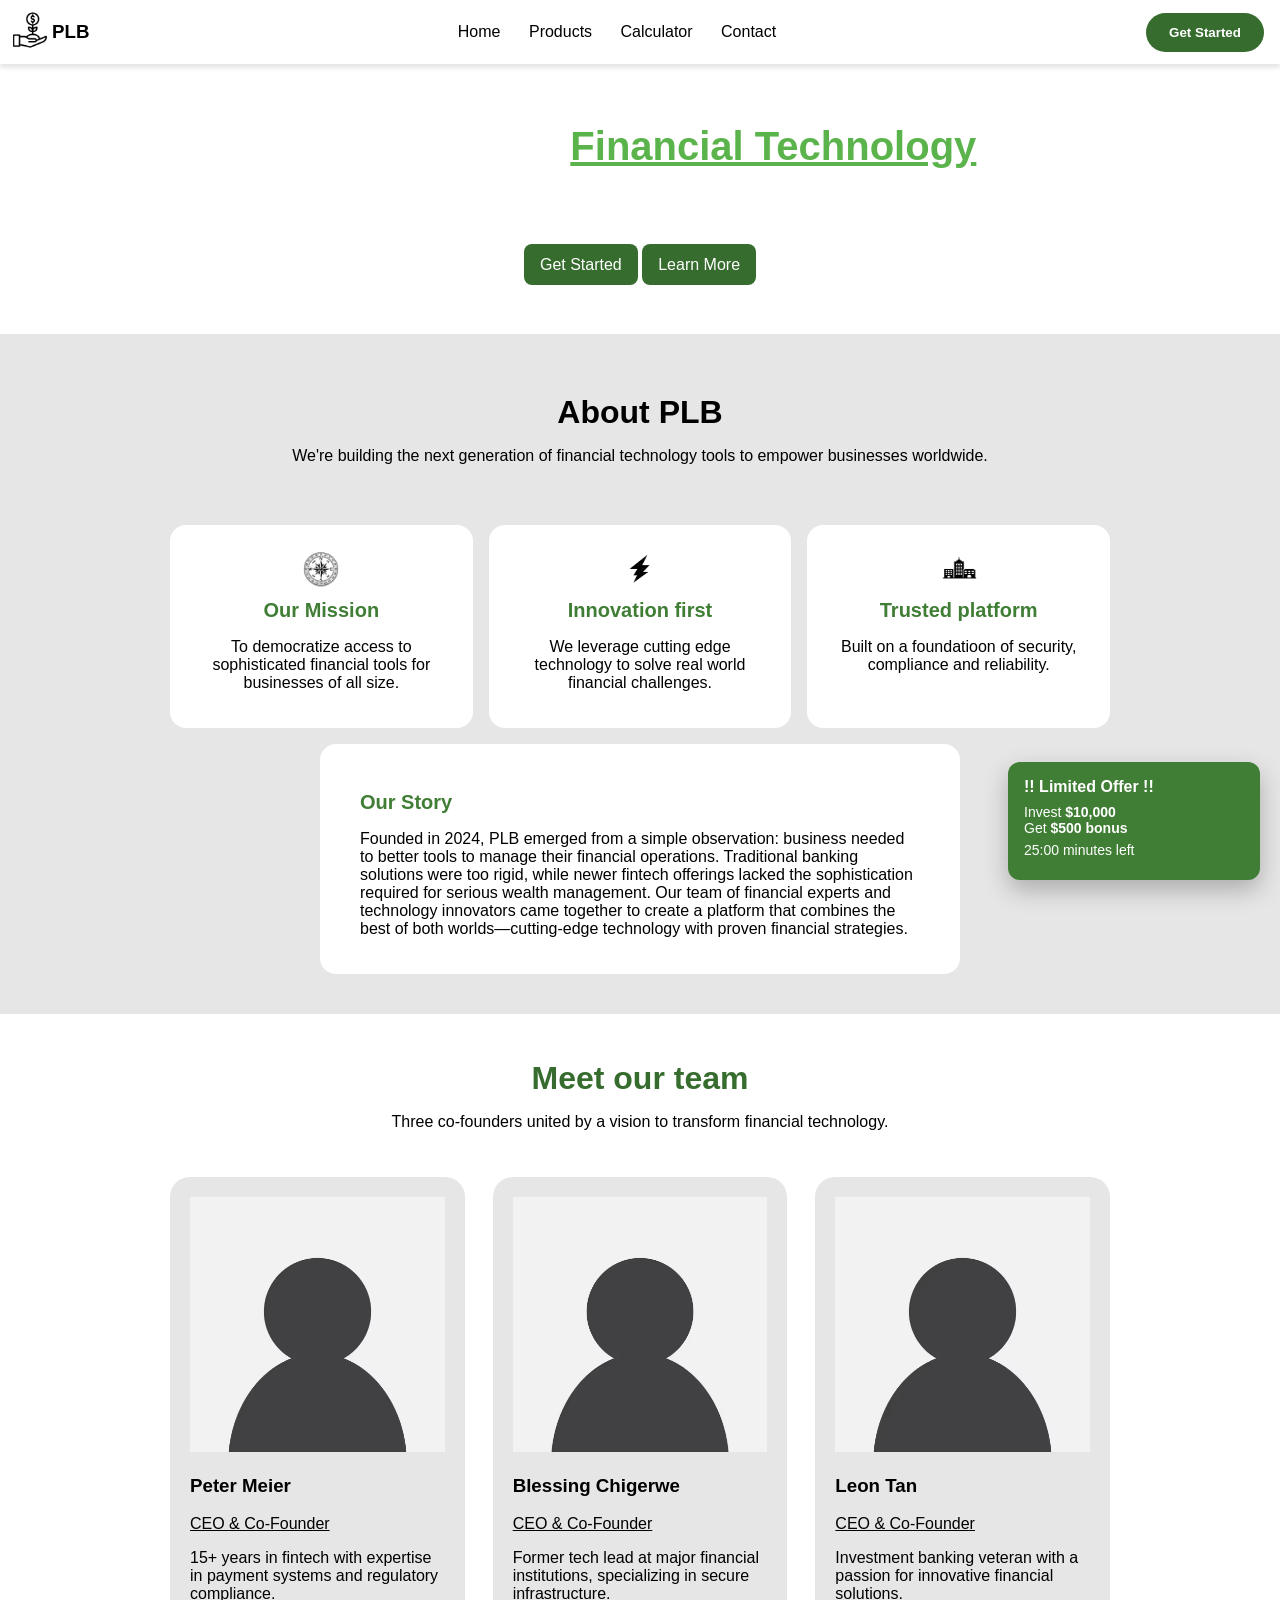
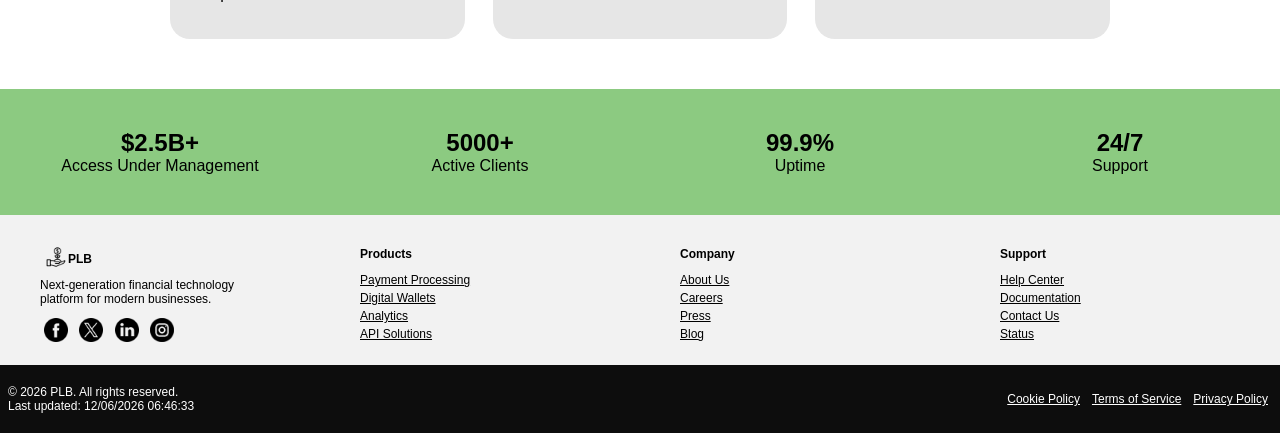
==== commit 8521469a: "v3.0.0 - All requirements met - Patched some errors - Added responsiveness to account page" ====
--- a/index.html
+++ b/index.html
@@ -1,5 +1,5 @@
 <!DOCTYPE html>
-<html>
+<html lang="en">
     <head>
         <meta charset="UTF-8">
         <meta name="viewport" content="width=device-width, initial-scale=1.0">
@@ -7,7 +7,7 @@
         <link rel="icon" type="image/x-icon" href="assets/growth.png">
         <link rel="stylesheet" href="css/main.css">
         <link rel="stylesheet" href="css/index.css"> 
-        <script src="js/main.js"></script>
+        <script src="js/main.js" defer></script>
     </head>
     
     <body>
@@ -66,7 +66,7 @@
                     
             <div id="values-container">
                 <div class="boxes">
-                    <img src="assets/IndexAssets/Black and white comp.png" alt="target">
+                    <img src="assets/IndexAssets/Compass.png" alt="target">
                     <h4>Our Mission</h4>
                     <p> 
                         To democratize access to 
@@ -76,7 +76,7 @@
                 </div>
                 
                 <div class="boxes">
-                    <img src="assets/IndexAssets/Lightning symbol.png" alt="lightning">
+                    <img src="assets/IndexAssets/Lightning.png" alt="lightning">
                     <h4> Innovation first</h4>
                     <p>
                         We leverage cutting edge technology to 
@@ -85,7 +85,7 @@
                 </div>
 
                 <div class="boxes">
-                    <img src="assets/IndexAssets/Building icon.png" alt="building">
+                    <img src="assets/IndexAssets/Building.png" alt="building">
                     <h4>Trusted platform</h4>
                     <p>
                         Built on a foundatioon of security,
@@ -205,7 +205,7 @@
                 </div>
             </div>
             <div id="lower-footer-container">
-                <p>&#169; 2026 PLB. All rights reserved.</p>
+                <p>&#169; 2026 PLB. All rights reserved. <br>Last updated: <span id="lastUpdated"></span></p>
                 <div>
                     <a href="">Privacy Policy</a>
                     <a href="">Terms of Service</a>
@@ -214,22 +214,17 @@
             </div>
         </footer>
         <script>
-        let time =1500;
-        function updateTimer() {
-    let m = Math.floor(time / 60); 
-    let s = time % 60;             
-
-    if (s < 10) s = "0" + s;
-
-    document.getElementById("end-time").innerText =  m + ":" + s + " minutes left";
-
-    if (time > 0) 
-    {
-        time--
-    };
-}
-
-setInterval(updateTimer, 1000);
+            let time =1500;
+            function updateTimer() {
+                let m = Math.floor(time / 60);
+                let s = time % 60; 
+
+                if (s < 10) s = "0" + s;
+                document.getElementById("end-time").innerText =  m + ":" + s + " minutes left";
+                if (time > 0) { time-- };
+            }
+            setInterval(updateTimer, 1000);
+
         </script>
     </body>
 </html>
--- a/css/main.css
+++ b/css/main.css
@@ -188,7 +188,7 @@
 }
 #lower-footer-container {
     width: 100%;
-    height: 60px;
+    height: 68px;
     display: grid;
     grid-template-columns: auto auto ;
     align-items: center;
@@ -200,7 +200,7 @@
 }
 #lower-footer-container a {
     float: right;
-    margin: 0 12px;
+    margin-right: 12px;
     color: white;
 }
 #lower-footer-container a:hover {
